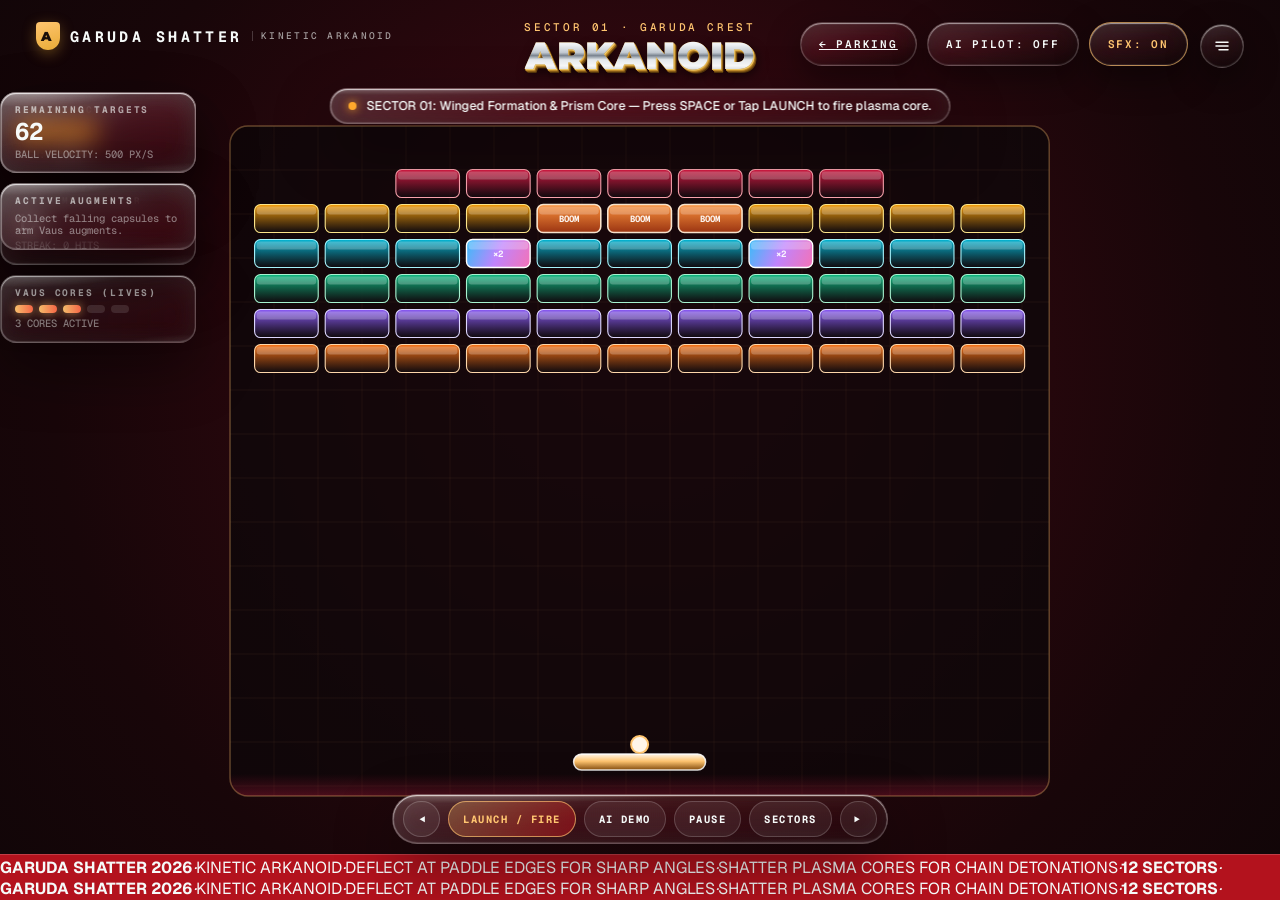
==== arkanoid.html @ 28b8e176 "feat: add modern Arkanoid page, admin password gate on analytics, and remove PHP files for Vercel" ====
<!DOCTYPE html>
<html lang="en">
<head>
  <meta charset="UTF-8" />
  <meta name="viewport" content="width=device-width, initial-scale=1.0, maximum-scale=1.0, user-scalable=no" />
  <title>Arkanoid: Garuda Shatter 2026 — Kinetic Brick Breaker</title>
  <link rel="preconnect" href="https://fonts.googleapis.com" />
  <link rel="preconnect" href="https://fonts.gstatic.com" crossorigin />
  <link href="https://fonts.googleapis.com/css2?family=Barlow+Condensed:wght@600;700&family=Geist+Mono:wght@400;500;600;700&family=Geist:ital,wght@0,400;0,500;0,600;0,700;0,800;1,500;1,600&family=Lexend+Giga:wght@600&family=Montserrat:wght@900&display=swap" rel="stylesheet" />
  <link rel="stylesheet" href="./styles.css" />
  <style>
    /* ==========================================================================
       ARKANOID: GARUDA SHATTER 2026 — SPATIAL HUD & KINETIC ARENA STYLES
       ========================================================================== */
    #arkCanvas {
      width: 100%;
      height: 100%;
      display: block;
      touch-action: none;
    }

    .ark-hud-side {
      position: fixed;
      top: calc(92px * var(--ui));
      z-index: 22;
      display: flex;
      flex-direction: column;
      gap: 10px;
      width: calc(196px * var(--ui));
      pointer-events: none;
    }

    .ark-hud-side.left {
      left: var(--pad);
    }

    .ark-hud-side.right {
      right: var(--pad);
    }

    .ark-stat-card {
      padding: 12px 14px;
      border-radius: 16px;
      display: flex;
      flex-direction: column;
      gap: 4px;
    }

    .ark-stat-k {
      font: 700 9.5px/1 "Geist Mono", monospace;
      letter-spacing: 0.2em;
      color: var(--dim);
      text-transform: uppercase;
    }

    .ark-stat-v {
      font: 700 24px/1.05 "Geist Mono", monospace;
      color: var(--ink);
      font-variant-numeric: tabular-nums;
      letter-spacing: -0.02em;
    }

    .ark-stat-v.gold {
      color: var(--gold-bright);
    }

    .ark-stat-sub {
      font: 500 10.5px/1.2 "Geist Mono", monospace;
      color: var(--muted);
      font-variant-numeric: tabular-nums;
    }

    .ark-lives-row {
      display: flex;
      gap: 6px;
      margin-top: 4px;
      flex-wrap: wrap;
    }

    .ark-life-pip {
      width: 18px;
      height: 8px;
      border-radius: 999px;
      background: linear-gradient(90deg, #ffc570, #ff6b4a);
      box-shadow: 0 0 10px rgba(255, 197, 112, 0.65);
    }

    .ark-life-pip.lost {
      background: rgba(255, 255, 255, 0.12);
      box-shadow: none;
    }

    .ark-power-list {
      display: flex;
      flex-direction: column;
      gap: 6px;
      margin-top: 2px;
    }

    .ark-power-pill {
      display: flex;
      flex-direction: column;
      gap: 4px;
      padding: 6px 8px;
      border-radius: 10px;
      background: rgba(255, 255, 255, 0.06);
      border: 1px solid rgba(255, 255, 255, 0.14);
      font: 600 10px/1 "Geist Mono", monospace;
      letter-spacing: 0.1em;
    }

    .ark-power-top {
      display: flex;
      justify-content: space-between;
      align-items: center;
    }

    .ark-power-bar {
      height: 3px;
      border-radius: 999px;
      background: rgba(255, 255, 255, 0.12);
      overflow: hidden;
    }

    .ark-power-bar > i {
      display: block;
      height: 100%;
      width: var(--pct, 100%);
      background: var(--pw-color, #ffc570);
      transition: width 0.1s linear;
    }

    /* Mobile compact top stats strip */
    .ark-mobile-bar {
      display: none;
      position: fixed;
      top: 56px;
      left: 8px;
      right: 8px;
      z-index: 22;
      padding: 6px 12px;
      border-radius: 12px;
      justify-content: space-between;
      align-items: center;
      font: 700 11px/1 "Geist Mono", monospace;
      font-variant-numeric: tabular-nums;
      pointer-events: none;
    }

    .ark-mobile-item {
      display: flex;
      flex-direction: column;
      gap: 2px;
    }

    .ark-mobile-item small {
      font-size: 8.5px;
      letter-spacing: 0.14em;
      color: var(--dim);
    }

    .ark-mobile-item strong {
      color: var(--gold-bright);
      font-size: 13px;
    }

    /* Bottom Arkanoid action bar */
    .ark-controls-bar {
      position: fixed;
      bottom: calc(56px * var(--ui));
      left: 50%;
      transform: translateX(-50%);
      z-index: 25;
      display: flex;
      align-items: center;
      gap: 8px;
      padding: 6px 10px;
      border-radius: 999px;
    }

    .ark-act-btn {
      height: 36px;
      padding: 0 14px;
      border-radius: 999px;
      border: 1px solid rgba(255, 255, 255, 0.18);
      background: rgba(255, 255, 255, 0.07);
      color: var(--ink);
      font: 700 10.5px/1 "Geist Mono", monospace;
      letter-spacing: 0.14em;
      cursor: pointer;
      transition: transform 0.18s var(--ease), background 0.18s, border-color 0.18s, color 0.18s;
      white-space: nowrap;
    }

    .ark-act-btn:hover {
      background: rgba(255, 255, 255, 0.15);
      border-color: rgba(255, 197, 112, 0.55);
    }

    .ark-act-btn.primary {
      background: linear-gradient(135deg, rgba(255, 197, 112, 0.28), rgba(179, 18, 29, 0.55));
      border-color: rgba(255, 197, 112, 0.65);
      color: var(--gold-bright);
    }

    .ark-act-btn.active {
      background: rgba(74, 222, 128, 0.22);
      border-color: rgba(74, 222, 128, 0.7);
      color: #4ade80;
    }

    /* Stage Select Banner Overlay inside Arena */
    .ark-overlay-banner {
      position: fixed;
      top: 50%;
      left: 50%;
      transform: translate(-50%, -50%) scale(0.95);
      z-index: 28;
      padding: 24px 32px;
      border-radius: 22px;
      text-align: center;
      min-width: 300px;
      max-width: min(90vw, 440px);
      opacity: 0;
      pointer-events: none;
      transition: opacity 0.28s var(--ease), transform 0.28s var(--spring);
    }

    .ark-overlay-banner.show {
      opacity: 1;
      pointer-events: auto;
      transform: translate(-50%, -50%) scale(1);
    }

    .ark-overlay-kicker {
      font: 700 10.5px/1 "Geist Mono", monospace;
      letter-spacing: 0.24em;
      color: var(--gold-bright);
      margin: 0 0 8px;
    }

    .ark-overlay-title {
      font: 800 28px/1.1 "Geist", sans-serif;
      letter-spacing: -0.03em;
      margin: 0 0 8px;
      color: var(--ink);
    }

    .ark-overlay-sub {
      font: 400 13px/1.45 "Geist", sans-serif;
      color: var(--muted);
      margin: 0 0 18px;
    }

    .ark-overlay-actions {
      display: flex;
      gap: 10px;
      justify-content: center;
      flex-wrap: wrap;
    }

    @media (max-width: 900px) {
      .ark-hud-side {
        display: none;
      }
      .ark-mobile-bar {
        display: flex;
      }
      .coach-cue {
        top: 102px !important;
      }
      .ark-controls-bar {
        bottom: 10px;
        gap: 4px;
        padding: 5px 6px;
        max-width: calc(100vw - 12px);
      }
      .ark-act-btn {
        height: 32px;
        padding: 0 8px;
        font-size: 9px;
        letter-spacing: 0.08em;
      }
    }
  </style>
</head>
<body data-glass="liquid" class="in-place">

  <!-- ====================================================================
       1. FULL-VIEWPORT KINETIC ARKANOID CANVAS (#app)
       ==================================================================== -->
  <main id="app" aria-label="Arkanoid: Garuda Shatter 2026 Arena">
    <canvas id="arkCanvas"></canvas>
  </main>

  <!-- ====================================================================
       2. TOP PERIMETER HUD HEADER (header.top)
       ==================================================================== -->
  <header class="top">
    <a class="logo" href="./index.html" title="Return to Parking Academy">
      <span class="logo-shield" aria-hidden="true">A</span>
      <span>GARUDA SHATTER</span>
      <small>KINETIC ARKANOID</small>
    </a>

    <div class="brand">
      <p class="brand-kicker" id="arkSectorKicker">SECTOR 01 · GARUDA CREST</p>
      <div class="champs" aria-label="ARKANOID">
        <span class="ch-gold" aria-hidden="true">ARKANOID</span>
        <span class="ch-face">ARKANOID</span>
      </div>
    </div>

    <div class="nav right">
      <a href="./index.html" class="gl-btn" title="Switch to Precision Parking Academy">
        <span>← PARKING</span>
      </a>

      <button type="button" id="aiBtn" class="gl-btn" aria-pressed="false" title="Toggle AI Auto-Pilot Demo">
        <span>AI PILOT: OFF</span>
      </button>

      <button type="button" id="sfxBtn" class="gl-btn active" aria-pressed="true" title="Toggle Synth Audio">
        <span>SFX: ON</span>
      </button>
    </div>
  </header>

  <!-- Mobile Compact Telemetry Strip -->
  <div class="ark-mobile-bar glass-panel" aria-hidden="true">
    <div class="ark-mobile-item"><small>SCORE</small><strong id="mScore">000000</strong></div>
    <div class="ark-mobile-item"><small>COMBO</small><strong id="mCombo">1×</strong></div>
    <div class="ark-mobile-item"><small>BRICKS</small><strong id="mBricks">0</strong></div>
    <div class="ark-mobile-item"><small>CORES</small><strong id="mLives">3</strong></div>
  </div>

  <!-- Live Tactical Status Pill -->
  <div id="coachCue" class="coach-cue glass-panel" role="status" aria-live="polite">
    <span class="cue-dot"></span>
    <span id="arkCueText">Move Vaus paddle with Mouse / Touch / A·D and press SPACE or Tap LAUNCH to release the plasma core.</span>
  </div>

  <!-- ====================================================================
       3. TOP-RIGHT MENU TRIGGER & CLIP-PATH MORPH DRAWER
       ==================================================================== -->
  <button type="button" id="menuBtn" class="rn-round" aria-label="Toggle menu" aria-expanded="false" aria-controls="mainMenu">
    <svg class="mn-i mn-open" width="18" height="18" viewBox="0 0 24 24" fill="none" stroke="currentColor" stroke-width="2" stroke-linecap="round" aria-hidden="true">
      <line x1="4" y1="7" x2="20" y2="7"></line>
      <line x1="4" y1="12" x2="20" y2="12"></line>
      <line x1="8" y1="17" x2="20" y2="17"></line>
    </svg>
    <svg class="mn-i mn-shut" width="18" height="18" viewBox="0 0 24 24" fill="none" stroke="currentColor" stroke-width="2" stroke-linecap="round" aria-hidden="true">
      <line x1="6" y1="6" x2="18" y2="18"></line>
      <line x1="18" y1="6" x2="6" y2="18"></line>
    </svg>
  </button>

  <nav id="mainMenu" class="mn-panel espresso-card" aria-label="Arkanoid Menu">
    <p class="mn-k" style="--i:0">GARUDA SHATTER · ARKANOID 2026</p>
    <div class="mn-list">
      <button type="button" class="mn-go" style="--i:1" commandfor="arkStagesModal" command="show-modal">
        <span class="mn-num">01</span>
        <span class="mn-t">All 12 Kinetic Sectors</span>
      </button>
      <button type="button" class="mn-go" style="--i:2" commandfor="arkManualModal" command="show-modal">
        <span class="mn-num">02</span>
        <span class="mn-t">Power-Ups &amp; Vaus Physics</span>
      </button>
      <button type="button" class="mn-go" style="--i:3" id="menuRestartSectorBtn">
        <span class="mn-num">03</span>
        <span class="mn-t">Restart Current Sector</span>
      </button>
      <button type="button" class="mn-go" style="--i:4" id="menuAnalyticsBtn" commandfor="analyticsModal" command="show-modal">
        <span class="mn-num">04</span>
        <span class="mn-t">Admin Analytics (Locked)</span>
      </button>
      <a href="./index.html" class="mn-go" style="--i:5;text-decoration:none">
        <span class="mn-num">05</span>
        <span class="mn-t">Precision Parking Academy</span>
      </a>
      <a href="./bcrypt.html" class="mn-go" style="--i:6;text-decoration:none">
        <span class="mn-num">06</span>
        <span class="mn-t">Bcrypt Hash Generator</span>
      </a>
    </div>

    <div class="mn-rule" style="--i:5"></div>
    <p class="mn-k" style="--i:6">CONTROLS &amp; AMBIENCE</p>
    <p class="mn-controls-hint" style="--i:7">
      <b>MOUSE / TOUCH</b> Slide Vaus Paddle<br/>
      <b>A D / ← →</b> Deflect &nbsp;·&nbsp; <b>SPACE / CLICK</b> Launch &amp; Laser
    </p>
    <div class="mn-actions" style="--i:8">
      <button type="button" class="mn-chip" id="menuAmbBtn">DAY / NIGHT ARENA</button>
      <button type="button" class="mn-chip" id="menuAiBtn">TOGGLE AI PILOT</button>
    </div>
  </nav>

  <!-- ====================================================================
       4. LEFT & RIGHT FLOATING TELEMETRY CARDS
       ==================================================================== -->
  <aside class="ark-hud-side left" aria-label="Score and Multiplier Telemetry">
    <div class="ark-stat-card glass-panel">
      <span class="ark-stat-k">MISSION SCORE</span>
      <strong class="ark-stat-v gold" id="hudScore">000,000</strong>
      <span class="ark-stat-sub">HIGH: <b id="hudHighScore">000,000</b></span>
    </div>

    <div class="ark-stat-card glass-panel">
      <span class="ark-stat-k">COMBO MULTIPLIER</span>
      <strong class="ark-stat-v" id="hudMultiplier">1×</strong>
      <span class="ark-stat-sub" id="hudStreakText">STREAK: 0 HITS</span>
    </div>

    <div class="ark-stat-card glass-panel">
      <span class="ark-stat-k">VAUS CORES (LIVES)</span>
      <div class="ark-lives-row" id="hudLivesRow"></div>
      <span class="ark-stat-sub" id="hudLivesText">3 CORES ACTIVE</span>
    </div>
  </aside>

  <aside class="ark-hud-side right" aria-label="Sector and Power-Up Telemetry">
    <div class="ark-stat-card glass-panel">
      <span class="ark-stat-k">REMAINING TARGETS</span>
      <strong class="ark-stat-v" id="hudBricksLeft">00</strong>
      <span class="ark-stat-sub" id="hudSpeedText">BALL VELOCITY: 520 PX/S</span>
    </div>

    <div class="ark-stat-card glass-panel">
      <span class="ark-stat-k">ACTIVE AUGMENTS</span>
      <div class="ark-power-list" id="hudPowerList">
        <span class="ark-stat-sub">Collect falling capsules to arm Vaus augments.</span>
      </div>
    </div>
  </aside>

  <!-- ====================================================================
       5. CENTER STAGE CLEAR / GAME OVER OVERLAY BANNER
       ==================================================================== -->
  <div id="arkBanner" class="ark-overlay-banner espresso-card" role="dialog" aria-live="assertive" aria-labelledby="arkBannerTitle">
    <p class="ark-overlay-kicker" id="arkBannerKicker">SECTOR CLEARED</p>
    <h2 class="ark-overlay-title" id="arkBannerTitle">GARUDA CREST SHATTERED</h2>
    <p class="ark-overlay-sub" id="arkBannerSub">Score Bonus +1,500 · Ready for next kinetic sector.</p>
    <div class="ark-overlay-actions">
      <button type="button" class="sh-cta" id="arkBannerPrimaryBtn" style="padding:0 22px;min-height:42px">NEXT SECTOR →</button>
      <button type="button" class="mn-chip" id="arkBannerSecondaryBtn" style="min-height:42px;padding:0 16px">REPLAY SECTOR</button>
    </div>
  </div>

  <!-- ====================================================================
       6. BOTTOM ACTION DOCK & BROADCAST MARQUEE
       ==================================================================== -->
  <div class="ark-controls-bar glass-panel" role="toolbar" aria-label="Arkanoid Action Controls">
    <button type="button" class="ark-act-btn" id="btnPrevSector" title="Previous Sector">◀</button>
    <button type="button" class="ark-act-btn primary" id="btnLaunchBall">LAUNCH / FIRE</button>
    <button type="button" class="ark-act-btn" id="btnAiQuick">AI DEMO</button>
    <button type="button" class="ark-act-btn" id="btnPauseGame">PAUSE</button>
    <button type="button" class="ark-act-btn" commandfor="arkStagesModal" command="show-modal">SECTORS</button>
    <button type="button" class="ark-act-btn" id="btnNextSector" title="Next Sector">▶</button>
  </div>

  <footer class="marquee" aria-hidden="true">
    <div class="mq-track">
      <span><b>GARUDA SHATTER 2026</b><i>·</i>KINETIC ARKANOID<i>·</i>DEFLECT AT PADDLE EDGES FOR SHARP ANGLES<i>·</i>SHATTER PLASMA CORES FOR CHAIN DETONATIONS<i>·</i><b>12 SECTORS</b><i>·</i></span>
      <span><b>GARUDA SHATTER 2026</b><i>·</i>KINETIC ARKANOID<i>·</i>DEFLECT AT PADDLE EDGES FOR SHARP ANGLES<i>·</i>SHATTER PLASMA CORES FOR CHAIN DETONATIONS<i>·</i><b>12 SECTORS</b><i>·</i></span>
    </div>
  </footer>

  <!-- ====================================================================
       7. SECTOR BROWSER MODAL (<dialog id="arkStagesModal">)
       ==================================================================== -->
  <dialog id="arkStagesModal" class="garuda-modal" closedby="any" aria-labelledby="arkStagesTitle">
    <div class="gal-panel glass-panel">
      <div class="gal-head">
        <div>
          <p class="mn-k" style="color:var(--gold-bright);margin-bottom:4px">12 KINETIC FORMATIONS · CAMPAIGN SELECTOR</p>
          <h2 id="arkStagesTitle" class="gal-title">Arkanoid Sectors</h2>
        </div>
        <div class="gal-controls">
          <button type="button" class="rn-round" commandfor="arkStagesModal" command="close" aria-label="Close sector browser">✕</button>
        </div>
      </div>
      <div class="gal-grid" id="arkStagesGrid"></div>
    </div>
  </dialog>

  <!-- ====================================================================
       8. POWER-UPS & PHYSICS MANUAL MODAL (<dialog id="arkManualModal">)
       ==================================================================== -->
  <dialog id="arkManualModal" class="garuda-modal" closedby="any" aria-labelledby="arkManualTitle">
    <div class="gal-panel glass-panel" style="max-width:760px">
      <div class="gal-head">
        <div>
          <p class="mn-k" style="color:var(--gold-bright);margin-bottom:4px">TACTICAL DOSSIER · VAUS MECHANICS</p>
          <h2 id="arkManualTitle" class="gal-title">Power-Ups &amp; Deflection Physics</h2>
        </div>
        <div class="gal-controls">
          <button type="button" class="rn-round" commandfor="arkManualModal" command="close" aria-label="Close manual">✕</button>
        </div>
      </div>
      <div class="an-body-split" style="grid-template-columns:repeat(auto-fit,minmax(260px,1fr))">
        <div class="an-card">
          <p class="mn-k" style="color:var(--gold-bright);margin:0 0 10px">AUGMENT CAPSULES</p>
          <div class="an-feed">
            <div class="an-event"><span><b style="color:#38bdf8">[WIDE] EXPAND VAUS</b> — Widens the paddle by 45% for easier edge deflections.</span></div>
            <div class="an-event"><span><b style="color:#ffc570">[MULTI] TRI-BALL SPLIT</b> — Clones every active plasma ball into 3 simultaneous orbs.</span></div>
            <div class="an-event"><span><b style="color:#ff5a6e">[LASER] PULSE CANNONS</b> — Arms twin rapid-fire plasma blasters on the Vaus wings.</span></div>
            <div class="an-event"><span><b style="color:#fb923c">[FIRE] COMET OVERDRIVE</b> — Balls burn straight through bricks without bouncing off them.</span></div>
            <div class="an-event"><span><b style="color:#c084fc">[MAGNET] GRAV-LOCK</b> — Catches the ball on paddle contact; press SPACE or Tap to aim &amp; fire.</span></div>
            <div class="an-event"><span><b style="color:#4ade80">[LIFE] +1 VAUS CORE</b> — Restores an extra reserve life (up to 5 cores).</span></div>
          </div>
        </div>
        <div class="an-card">
          <p class="mn-k" style="color:var(--gold-bright);margin:0 0 10px">BRICK CLASSES &amp; COMBOS</p>
          <div class="an-feed">
            <div class="an-event"><span><b>SPECULAR GLASS (1 HP)</b> — Standard kinetic targets; builds your combo streak on every hit.</span></div>
            <div class="an-event"><span><b>TITANIUM ARMOR (2–3 HP)</b> — Heavy metallic plates that fracture before shattering (+250 pts).</span></div>
            <div class="an-event"><span><b>PLASMA CORE (BOOM)</b> — Detonates in a shockwave ring, destroying all adjacent bricks!</span></div>
            <div class="an-event"><span><b>PRISM CRYSTAL (×2)</b> — Boosts your score multiplier by +2× and guarantees a capsule drop.</span></div>
            <div class="an-event"><span><b>GOLD DEFLECTOR (∞)</b> — Indestructible pinball bumpers that accelerate ball velocity.</span></div>
          </div>
        </div>
      </div>
    </div>
  </dialog>

  <!-- ====================================================================
       9. VISITOR & GAMEPLAY ANALYTICS MODAL (ADMIN PASSWORD PROTECTED)
       ==================================================================== -->
  <dialog id="analyticsModal" class="garuda-modal" closedby="any" aria-labelledby="analyticsTitle">
    <div class="gal-panel glass-panel an-panel">
      <div class="gal-head">
        <div>
          <p class="mn-k" style="color:var(--gold-bright);margin-bottom:4px" id="anSourceTag">ADMIN TELEMETRY &amp; VISITOR INSIGHTS</p>
          <h2 id="analyticsTitle" class="gal-title">Player &amp; Visitor Analytics</h2>
        </div>
        <div class="gal-controls">
          <button type="button" class="mn-chip" id="btnExportAnalytics" hidden>EXPORT JSON</button>
          <button type="button" class="mn-chip" id="btnLockAnalytics" hidden>LOCK ADMIN</button>
          <button type="button" class="rn-round" commandfor="analyticsModal" command="close" aria-label="Close analytics">✕</button>
        </div>
      </div>

      <div id="anAuthGate" class="an-auth-gate">
        <div class="an-auth-card espresso-card">
          <p class="mn-k" style="color:var(--gold-bright);margin:0 0 6px">RESTRICTED TELEMETRY VAULT</p>
          <h3 class="an-auth-title">Admin Authentication Required</h3>
          <p class="an-auth-sub">Enter the administrator access password to unlock visitor metrics and gameplay logs.</p>

          <form id="anAuthForm" class="an-auth-form" novalidate>
            <div class="an-field-group">
              <label for="anAdminPassword" class="an-label">ADMIN PASSWORD</label>
              <div class="an-pw-row">
                <input
                  id="anAdminPassword"
                  name="password"
                  type="password"
                  class="gal-search an-pw-input"
                  autocomplete="current-password"
                  placeholder="Enter admin password…"
                  aria-describedby="anAuthError"
                  required
                />
                <button
                  type="button"
                  id="anTogglePwBtn"
                  class="mn-chip an-pw-toggle"
                  aria-pressed="false"
                  aria-label="Show password"
                  aria-describedby="anPwWarn"
                >SHOW</button>
                <span id="anPwWarn" class="visually-hidden">Warning: this will display your password on the screen.</span>
              </div>
            </div>
            <p id="anAuthError" class="an-auth-err" role="status" aria-live="polite"></p>
            <button type="submit" class="sh-cta an-unlock-btn" id="anUnlockBtn">UNLOCK ANALYTICS</button>
          </form>
        </div>
      </div>

      <div id="anDashboardContent" class="an-dashboard-content" hidden inert>
        <div class="an-grid-kpis">
          <div class="an-kpi"><span class="an-k">TOTAL VISITS</span><strong id="anVisits">1</strong></div>
          <div class="an-kpi"><span class="an-k">UNIQUE PLAYERS</span><strong id="anVisitors">1</strong></div>
          <div class="an-kpi"><span class="an-k">PLAY TIME</span><strong id="anPlayTime">0m 0s</strong></div>
          <div class="an-kpi"><span class="an-k">PARKING CLEARS</span><strong id="anClears">0</strong></div>
          <div class="an-kpi"><span class="an-k">ARKANOID RUNS</span><strong id="anArkRuns">0</strong></div>
          <div class="an-kpi"><span class="an-k">ARKANOID BEST</span><strong id="anArkBest">0</strong></div>
          <div class="an-kpi"><span class="an-k">DEMOS WATCHED</span><strong id="anDemos">0</strong></div>
          <div class="an-kpi"><span class="an-k">AVG PRECISION</span><strong id="anAvgScore">—</strong></div>
        </div>

        <div class="an-body-split">
          <div class="an-card">
            <p class="mn-k" style="color:var(--gold-bright);margin:0 0 10px">STAGE BREAKDOWN (MOST PLAYED)</p>
            <div class="an-table-wrap">
              <table class="an-table">
                <thead>
                  <tr>
                    <th>STAGE</th>
                    <th>SCENARIO</th>
                    <th>TRIES</th>
                    <th>CLEARS</th>
                    <th>BUMPS</th>
                    <th>BEST</th>
                  </tr>
                </thead>
                <tbody id="anStageTableBody"></tbody>
              </table>
            </div>
          </div>
          <div class="an-card">
            <p class="mn-k" style="color:var(--gold-bright);margin:0 0 10px">RECENT PLAYER ACTIVITY</p>
            <div class="an-feed" id="anEventLog"></div>
          </div>
        </div>
      </div>
    </div>
  </dialog>

  <script type="module" src="./arkanoid.js"></script>
</body>
</html>
---- styles.css ----
/* ==========================================================================
   GARUDA 2026: PRECISION PARKING & REVERSE ACADEMY
   Styled with the `garuda-locker-design` Skill (Liquid Glass + Swiss Dossier)
   ========================================================================== */

:root {
  --ui: 1;
  --mn-top: 24px;

  --bg-canvas: #0a0807;
  --ink: #f6faf9;
  --dim: rgba(246, 250, 249, 0.62);
  --muted: rgba(246, 250, 249, 0.45);
  --night: #0c0c20;

  --red: #b3121d;
  --kit: #ee2f3b;
  --gold: #e8ab36;
  --gold-bright: #ffc570;
  --signal: #ffa92c;
  --coral-alert: #ff7a59;
  --night-blue: #dfe6ff;
  --ok-green: #4ade80;

  --pen: #f6faf9;
  --paper: #0c0c20;
  --grey: rgba(246, 250, 249, 0.76);
  --rule: rgba(246, 250, 249, 0.16);
  --frame-border: rgba(246, 250, 249, 0.42);

  --ease: cubic-bezier(0.2, 0.7, 0.2, 1);
  --ease-panel: cubic-bezier(0.2, 0.8, 0.2, 1);
  --ease-spring: cubic-bezier(0.3, 1.35, 0.45, 1);
  --ease-spring-snappy: cubic-bezier(0.3, 1.4, 0.5, 1);

  color-scheme: dark;
}

*, *::before, *::after {
  box-sizing: border-box;
}

html, body {
  margin: 0;
  width: 100%;
  height: 100%;
  overflow: hidden;
  background: var(--bg-canvas);
  color: var(--ink);
  font-family: "Geist", -apple-system, BlinkMacSystemFont, "Segoe UI", sans-serif;
  touch-action: manipulation;
  -webkit-font-smoothing: antialiased;
  user-select: none;
}

button {
  font: inherit;
  color: inherit;
}

/* ==========================================================================
   1. FULL-VIEWPORT DRIVING CANVAS (#app)
   ========================================================================== */

main#app {
  position: fixed;
  inset: 0;
  z-index: 0;
}

#gameCanvas {
  display: block;
  width: 100%;
  height: 100%;
}

/* ==========================================================================
   2. LIQUID GLASS, ESPRESSO & GOLD CTA SURFACES
   ========================================================================== */

.glass-panel {
  position: relative;
  background: linear-gradient(
    165deg,
    rgba(255, 255, 255, 0.17),
    rgba(255, 255, 255, 0.06) 38%,
    rgba(20, 14, 16, 0.28)
  );
  backdrop-filter: blur(12px) saturate(190%) brightness(0.92);
  -webkit-backdrop-filter: blur(12px) saturate(190%) brightness(0.92);
  border: 1px solid rgba(255, 255, 255, 0.24);
  box-shadow:
    rgba(0, 0, 0, 0.42) 0px 24px 60px,
    rgba(255, 255, 255, 0.70) 0px 1px 1px inset,
    rgba(255, 255, 255, 0.14) 0px -1px 1px inset,
    rgba(255, 255, 255, 0.22) 1px 0px 1px inset,
    rgba(255, 255, 255, 0.07) 0px 0px 28px inset;
}

body.amb-on .glass-panel {
  backdrop-filter: blur(12px) saturate(112%) brightness(0.66);
  -webkit-backdrop-filter: blur(12px) saturate(112%) brightness(0.66);
}

.glass-panel::before {
  content: "";
  position: absolute;
  inset: 0;
  border-radius: inherit;
  pointer-events: none;
  background:
    radial-gradient(120% 55% at 12% -8%, rgba(255, 255, 255, 0.32), rgba(255, 255, 255, 0) 46%),
    radial-gradient(80% 40% at 100% 108%, rgba(255, 255, 255, 0.12), rgba(255, 255, 255, 0) 50%);
  mix-blend-mode: screen;
}

.rn-seg,
.rn-round,
.gl-btn {
  border: 1px solid rgba(255, 255, 255, 0.20);
  background: linear-gradient(
    165deg,
    rgba(255, 255, 255, 0.15),
    rgba(255, 255, 255, 0.05) 45%,
    rgba(12, 8, 8, 0.55)
  );
  backdrop-filter: blur(12px) saturate(180%);
  -webkit-backdrop-filter: blur(12px) saturate(180%);
  box-shadow:
    rgba(0, 0, 0, 0.40) 0px 12px 34px,
    rgba(255, 255, 255, 0.55) 0px 1px 1px inset,
    rgba(255, 255, 255, 0.10) 0px -1px 1px inset;
  color: var(--ink);
}

.rn-round {
  width: 44px;
  height: 44px;
  border-radius: 50%;
  display: inline-grid;
  place-items: center;
  padding: 0;
  cursor: pointer;
  transition: transform 0.25s var(--ease), border-color 0.25s var(--ease), color 0.25s var(--ease);
}

.rn-round:hover {
  border-color: rgba(255, 197, 112, 0.55);
  transform: translateY(-1px);
}

.rn-thumb,
.ws-thumb {
  position: absolute;
  top: 4px;
  bottom: 4px;
  left: 0;
  border-radius: 999px;
  pointer-events: none;
  background: linear-gradient(
    160deg,
    rgba(255, 255, 255, 0.34),
    rgba(255, 255, 255, 0.12) 50%,
    rgba(255, 255, 255, 0.06)
  );
  box-shadow:
    rgba(0, 0, 0, 0.32) 0px 6px 16px,
    rgba(255, 255, 255, 0.85) 0px 1px 1px inset,
    rgba(255, 255, 255, 0.20) 0px -1px 1px inset,
    rgba(255, 197, 112, 0.28) 0px 0px 0px 1px;
  transition:
    transform 0.5s var(--ease-spring),
    width 0.5s var(--ease-spring);
}

.rn-thumb::after,
.ws-thumb::after {
  content: "";
  position: absolute;
  bottom: 2px;
  left: 50%;
  transform: translateX(-50%);
  width: 14px;
  height: 2px;
  border-radius: 2px;
  background: var(--signal);
  box-shadow: rgba(255, 169, 44, 0.8) 0px 0px 8px;
}

.espresso-card {
  border: 1px solid rgba(255, 255, 255, 0.16);
  background: linear-gradient(
    165deg,
    rgba(58, 26, 24, 0.94),
    rgba(20, 12, 12, 0.96) 55%,
    rgba(12, 9, 9, 0.97)
  );
  box-shadow:
    rgba(0, 0, 0, 0.60) 0px 30px 80px,
    rgba(255, 255, 255, 0.28) 0px 1px 1px inset;
}

.btn-gold {
  display: inline-flex;
  align-items: center;
  justify-content: center;
  gap: 8px;
  height: 40px;
  padding: 0 18px;
  border-radius: 999px;
  font: 600 10.5px/1 "Geist Mono", monospace;
  letter-spacing: 0.16em;
  text-transform: uppercase;
  color: rgb(26, 15, 10);
  border: 1px solid rgba(255, 214, 150, 0.90);
  background: linear-gradient(
    170deg,
    rgb(255, 217, 154),
    rgb(255, 197, 112) 45%,
    rgb(232, 171, 54)
  );
  box-shadow: rgba(232, 171, 54, 0.30) 0px 6px 18px;
  cursor: pointer;
  transition: transform 0.25s var(--ease), box-shadow 0.25s var(--ease);
}

.btn-gold:hover {
  transform: translateY(-1px);
  box-shadow: rgba(232, 171, 54, 0.48) 0px 10px 24px;
}

/* ==========================================================================
   3. TOP HEADER, 3D WORDMARK & COACH CUE PILL
   ========================================================================== */

header.top {
  position: fixed;
  inset: 0 0 auto;
  z-index: 3;
  display: grid;
  grid-template-columns: 1fr auto 1fr;
  align-items: start;
  padding: calc(22px * var(--ui)) calc(36px * var(--ui)) 0;
  pointer-events: none;
}

header.top > * {
  pointer-events: auto;
}

.logo {
  display: inline-flex;
  align-items: center;
  gap: 10px;
  text-decoration: none;
  color: var(--ink);
  font: 700 calc(15px * var(--ui))/1 "Geist Mono", monospace;
  letter-spacing: 0.22em;
  text-transform: uppercase;
}

.logo-shield {
  width: calc(24px * var(--ui));
  height: calc(28px * var(--ui));
  border-radius: 4px 4px 12px 12px;
  background: linear-gradient(160deg, var(--gold-bright), var(--gold));
  color: #1a0f0a;
  display: grid;
  place-items: center;
  font: 900 calc(13px * var(--ui))/1 "Montserrat", sans-serif;
  box-shadow: 0 4px 14px rgba(232, 171, 54, 0.35);
}

.logo small {
  font-weight: 500;
  font-size: 9.5px;
  letter-spacing: 0.24em;
  color: var(--dim);
  padding-left: 8px;
  border-left: 1px solid rgba(255, 255, 255, 0.2);
}

.brand {
  display: flex;
  flex-direction: column;
  align-items: center;
  text-align: center;
  gap: 4px;
}

.brand-kicker {
  margin: 0;
  font: 500 calc(11px * var(--ui))/1 "Geist Mono", monospace;
  letter-spacing: 0.24em;
  text-transform: uppercase;
  color: var(--gold-bright);
}

.champs {
  display: inline-grid;
  font: 900 calc(38px * var(--ui))/1 "Montserrat", "Archivo Black", Impact, sans-serif;
  letter-spacing: 0.015em;
  text-transform: uppercase;
}

.champs > span {
  grid-area: 1 / 1;
}

.champs .ch-gold {
  color: rgb(176, 122, 34);
  text-shadow:
    rgb(243, 205, 106) 0.4px 0.5px 0px,
    rgb(224, 173, 69) 0.8px 1px 0px,
    rgb(197, 143, 44) 1.2px 1.5px 0px,
    rgb(168, 116, 30) 1.6px 2px 0px,
    rgb(138, 92, 22) 2px 2.5px 0px,
    rgb(109, 70, 16) 2.4px 3px 0px,
    rgb(84, 53, 12) 2.8px 3.5px 0px,
    rgba(0, 0, 0, 0.7) 3px 6px 12px;
}

.champs .ch-face {
  color: transparent;
  -webkit-text-fill-color: transparent;
  background:
    linear-gradient(104deg, transparent 42%, rgba(255, 255, 255, 0.95) 50%, transparent 58%) 160% 0px / 260% 100% no-repeat,
    linear-gradient(
      rgb(255, 255, 255),
      rgb(238, 241, 244) 20%,
      rgb(195, 202, 210) 41%,
      rgb(124, 134, 146) 49%,
      rgb(154, 163, 173) 52%,
      rgb(232, 236, 239) 60%,
      rgb(251, 252, 252) 76%,
      rgb(185, 193, 201)
    ) 0px 0px / 100% 100%;
  -webkit-background-clip: text;
  background-clip: text;
  animation: ch-shine 7s ease-in-out infinite;
}

@keyframes ch-shine {
  0%, 72% { background-position: 160% 0, 0 0; }
  100%    { background-position: -60% 0, 0 0; }
}

.nav.right {
  justify-self: end;
  margin-right: calc(56px * var(--ui));
  display: flex;
  align-items: center;
  gap: 10px;
}

.gl-btn {
  height: 44px;
  padding: 0 18px;
  border-radius: 999px;
  display: inline-flex;
  align-items: center;
  gap: 8px;
  font: 600 11px/1 "Geist Mono", monospace;
  letter-spacing: 0.16em;
  text-transform: uppercase;
  cursor: pointer;
  transition: transform 0.25s var(--ease), border-color 0.25s var(--ease), color 0.25s var(--ease);
}

.gl-btn:hover,
.gl-btn.active {
  border-color: rgba(255, 197, 112, 0.65);
  color: var(--gold-bright);
}

.wl-views {
  position: relative;
  display: inline-flex;
  align-items: center;
  height: 44px;
  padding: 4px;
  border-radius: 999px;
}

.rn-opt {
  position: relative;
  z-index: 1;
  height: 100%;
  padding: 0 15px;
  border: 0;
  background: transparent;
  border-radius: 999px;
  font: 600 11px/1 "Geist Mono", monospace;
  letter-spacing: 0.16em;
  text-transform: uppercase;
  color: var(--dim);
  cursor: pointer;
  transition: color 0.2s var(--ease);
}

.rn-opt.on {
  color: var(--ink);
}

/* Coach Cue Pill */
.coach-cue {
  position: fixed;
  top: calc(88px * var(--ui));
  left: 50%;
  transform: translateX(-50%);
  z-index: 3;
  height: 36px;
  padding: 0 18px;
  border-radius: 999px;
  display: inline-flex;
  align-items: center;
  gap: 10px;
  font: 500 12.5px/1 "Geist", sans-serif;
  white-space: nowrap;
  pointer-events: none;
  transition: opacity 0.3s var(--ease);
}

body.is-detail .coach-cue {
  opacity: 0;
}

.cue-dot {
  width: 8px;
  height: 8px;
  border-radius: 50%;
  background: var(--signal);
  box-shadow: 0 0 10px var(--signal);
  flex-shrink: 0;
}

.coach-cue.ok .cue-dot {
  background: var(--ok-green);
  box-shadow: 0 0 10px var(--ok-green);
}

.coach-cue.warn .cue-dot {
  background: var(--coral-alert);
  box-shadow: 0 0 10px var(--coral-alert);
}

/* Stage Passed Celebration Sign */
.pass-sign {
  position: fixed;
  top: calc(134px * var(--ui));
  left: 50%;
  transform: translateX(-50%) translateY(-10px) scale(0.92);
  z-index: 6;
  padding: 10px 22px;
  border-radius: 999px;
  border-color: rgba(74, 222, 128, 0.72);
  display: inline-flex;
  align-items: center;
  gap: 12px;
  opacity: 0;
  pointer-events: none;
  transition: opacity 0.35s var(--ease), transform 0.45s var(--ease-spring);
}

body.bay-passed .pass-sign {
  opacity: 1;
  transform: translateX(-50%) translateY(0) scale(1);
}

body.bay-passed .coach-cue {
  opacity: 0;
  pointer-events: none;
}

.pass-badge {
  padding: 4px 10px;
  border-radius: 999px;
  background: var(--ok-green);
  color: #062110;
  font: 800 10.5px/1 "Geist Mono", monospace;
  letter-spacing: 0.14em;
}

.pass-sign strong {
  font: 700 14px/1 "Geist", sans-serif;
  letter-spacing: -0.01em;
  color: var(--ink);
}

/* ==========================================================================
   4. MENU BUTTON (#menuBtn) & CLIP-PATH MORPH DRAWER (.mn-panel)
   ========================================================================== */

#menuBtn {
  position: fixed;
  top: var(--mn-top, 24px);
  right: calc(36px * var(--ui));
  z-index: 41;
}

#menuBtn .mn-i {
  position: absolute;
  transition: transform 0.42s var(--ease-spring-snappy), opacity 0.28s var(--ease);
}

#menuBtn .mn-shut {
  opacity: 0;
  transform: rotate(-90deg) scale(0.6);
}

body.menu-open #menuBtn .mn-open {
  opacity: 0;
  transform: rotate(90deg) scale(0.6);
}

body.menu-open #menuBtn .mn-shut {
  opacity: 1;
  transform: rotate(0deg) scale(1);
}

.mn-panel {
  position: fixed;
  top: calc(var(--mn-top, 24px) - 6px);
  right: calc(36px * var(--ui) - 6px);
  width: 360px;
  padding: 22px 22px 18px;
  border-radius: 26px;
  z-index: 40;
  clip-path: inset(0px 0px calc(100% - 52px) calc(100% - 52px) round 26px);
  opacity: 0;
  pointer-events: none;
  transition: clip-path 0.62s var(--ease-panel), opacity 0.35s var(--ease);
}

body.menu-open .mn-panel {
  clip-path: inset(0px round 26px);
  opacity: 1;
  pointer-events: auto;
}

.mn-panel [style*="--i"] {
  opacity: 0;
  transform: translateY(6px);
  transition: opacity 0.38s var(--ease), transform 0.38s var(--ease);
}

body.menu-open .mn-panel [style*="--i"] {
  opacity: 1;
  transform: translateY(0);
  transition-delay: calc(0.1s + var(--i) * 32ms);
}

.mn-k {
  margin: 0 0 10px;
  padding-right: 48px;
  font: 500 9.5px/1 "Geist Mono", monospace;
  letter-spacing: 0.26em;
  text-transform: uppercase;
  color: var(--muted);
}

.mn-list {
  display: grid;
  gap: 6px;
  margin-bottom: 14px;
}

.mn-go {
  display: flex;
  align-items: baseline;
  gap: 12px;
  width: 100%;
  padding: 6px 4px;
  border: 0;
  background: transparent;
  text-align: left;
  cursor: pointer;
  color: var(--ink);
  transition: color 0.2s var(--ease), transform 0.2s var(--ease);
}

.mn-go:hover {
  color: var(--gold-bright);
  transform: translateX(4px);
}

.mn-num {
  font: 600 11px/1 "Geist Mono", monospace;
  letter-spacing: 0.14em;
  color: var(--gold-bright);
  font-variant-numeric: tabular-nums;
}

.mn-t {
  font: 600 24px/1.08 "Geist", sans-serif;
  letter-spacing: -0.028em;
}

.mn-rule {
  height: 1px;
  background: rgba(246, 250, 249, 0.14);
  margin: 12px 0;
}

.mn-controls-hint {
  margin: 0 0 12px;
  font: 400 12px/1.6 "Geist Mono", monospace;
  color: var(--dim);
}

.mn-controls-hint b {
  color: var(--gold-bright);
}

.mn-actions {
  display: grid;
  grid-template-columns: 1fr 1fr;
  gap: 8px;
}

.mn-chip {
  height: 36px;
  border-radius: 10px;
  border: 1px solid rgba(255, 255, 255, 0.16);
  background: rgba(255, 255, 255, 0.05);
  font: 600 10px/1 "Geist Mono", monospace;
  letter-spacing: 0.14em;
  text-transform: uppercase;
  color: var(--ink);
  cursor: pointer;
  transition: border-color 0.2s var(--ease), background 0.2s var(--ease);
}

.mn-chip:hover {
  border-color: var(--gold-bright);
  background: rgba(255, 197, 112, 0.12);
}

/* ==========================================================================
   5. SWISS EDITORIAL TELEMETRY DOSSIER (aside#sheet)
   ========================================================================== */

aside#sheet {
  position: fixed;
  right: calc(36px * var(--ui));
  top: calc(96px * var(--ui));
  bottom: calc(64px * var(--ui));
  margin: auto 0;
  width: min(760px, calc(100vw - 72px));
  height: min(620px, calc(100vh - 170px));
  border-radius: 24px;
  padding: 12px 16px 14px;
  color: var(--pen);
  z-index: 4;
  display: flex;
  flex-direction: column;
  justify-content: space-between;
  opacity: 0;
  transform: translateX(48px) scale(0.98);
  pointer-events: none;
  transition: opacity 0.45s var(--ease), transform 0.52s var(--ease-panel);
}

body.is-detail aside#sheet {
  opacity: 1;
  transform: translateX(0) scale(1);
  pointer-events: auto;
}

.sh-run {
  display: flex;
  align-items: center;
  justify-content: space-between;
  margin-bottom: 6px;
  font: 500 11px/1 "Geist Mono", monospace;
  letter-spacing: 0.24em;
  text-transform: uppercase;
}

.sh-field em {
  font-style: normal;
  border: 1px solid var(--signal);
  color: var(--signal);
  border-radius: 999px;
  padding: 3px 7px;
  margin-left: 8px;
  font-size: 9.5px;
}

.sh-page {
  font-size: 12.5px;
  font-variant-numeric: tabular-nums;
  color: var(--grey);
}

.sh-page b {
  color: var(--pen);
}

.sh-frame {
  flex: 1;
  min-height: 0;
  border: 1.5px solid var(--frame-border);
  border-radius: 12px;
  display: flex;
  flex-direction: row;
  overflow: hidden;
}

.sh-col-a {
  flex: 0 0 46%;
  display: flex;
  flex-direction: column;
  justify-content: space-between;
}

.sh-col-b {
  flex: 1 1 0;
  border-left: 1.5px solid var(--frame-border);
  display: flex;
  flex-direction: column;
  justify-content: space-between;
  overflow-y: auto;
}

.sh-title {
  display: grid;
  grid-template-columns: auto minmax(0, 1fr);
  column-gap: 16px;
  padding: 14px 18px 12px;
  border-bottom: 1.5px solid var(--frame-border);
}

.sh-stamp {
  display: flex;
  flex-direction: column;
  align-items: center;
  min-width: 52px;
  gap: 8px;
}

.st-flag {
  width: 36px;
  height: 24px;
  border-radius: 3px;
  background: linear-gradient(#e0141f 50%, #f6faf9 50%);
  box-shadow: 0 0 0 1px rgba(255, 255, 255, 0.28);
}

.sh-stamp i {
  width: 100%;
  height: 1.5px;
  background: var(--frame-border);
}

.sh-stamp b {
  font: 800 38px/0.9 "Geist", sans-serif;
  letter-spacing: -0.03em;
  color: var(--gold-bright);
  font-variant-numeric: tabular-nums;
}

.sh-pos {
  margin: 0 0 4px;
  font: 600 10.5px/1 "Geist", sans-serif;
  letter-spacing: 0.30em;
  text-transform: uppercase;
  color: var(--grey);
}

.sh-h h2 {
  margin: 0 0 8px;
  font: 400 30px/1.05 "Geist", sans-serif;
  letter-spacing: -0.035em;
}

.sh-h h2 b {
  font-weight: 700;
}

.sh-rail {
  font: 600 10px/1 "Geist Mono", monospace;
  letter-spacing: 0.16em;
  text-transform: uppercase;
  color: var(--gold-bright);
}

.sh-facts {
  margin: 0;
  padding: 12px 18px;
  display: grid;
  gap: 9px;
}

.sh-facts > div {
  display: grid;
  grid-template-columns: auto minmax(16px, 1fr) auto;
  align-items: baseline;
  gap: 8px;
  font: 400 14.5px/1.3 "Geist", sans-serif;
}

.sh-facts dt {
  font: 500 10.5px/1 "Geist Mono", monospace;
  letter-spacing: 0.20em;
  text-transform: uppercase;
  color: var(--grey);
}

.sh-facts i {
  border-bottom: 1.5px dotted rgba(246, 250, 249, 0.30);
}

.sh-facts dd {
  margin: 0;
  text-align: right;
}

.sh-facts dd b {
  font-weight: 700;
  font-variant-numeric: tabular-nums;
}

.sh-fig {
  padding: 12px 18px;
  border-bottom: 1.5px solid var(--frame-border);
}

.sh-k {
  margin: 0 0 8px;
  font: 500 10.5px/1 "Geist Mono", monospace;
  letter-spacing: 0.20em;
  text-transform: uppercase;
}

.sh-k span {
  color: var(--signal);
  margin-right: 6px;
}

.fr-scale {
  margin-left: 86px;
  margin-bottom: 4px;
  display: flex;
  justify-content: space-between;
  font: 500 9.5px/1 "Geist Mono", monospace;
  color: var(--grey);
  font-variant-numeric: tabular-nums;
}

.fr-rows {
  display: grid;
  gap: 8px;
}

.fr {
  display: grid;
  grid-template-columns: 86px minmax(0, 1fr);
  align-items: center;
  gap: 8px;
}

.fr-meta b {
  display: block;
  font: 600 11px/1.1 "Geist Mono", monospace;
  text-transform: uppercase;
}

.fr-meta small {
  font: 400 9.5px/1.1 "Geist Mono", monospace;
  color: var(--grey);
}

.fr-bar svg {
  width: 100%;
  height: 18px;
  display: block;
  background: rgba(255, 255, 255, 0.06);
  border-radius: 3px;
}

.fr-on {
  fill: var(--kit);
  transform-origin: left center;
  animation: grow 0.65s var(--ease) both;
}

.fr-on.good {
  fill: var(--gold);
}

.sh-sum {
  margin: 8px 0 0;
  padding-top: 6px;
  border-top: 1px solid var(--rule);
  font: 600 10.5px/1 "Geist Mono", monospace;
  letter-spacing: 0.16em;
  text-transform: uppercase;
  color: var(--gold-bright);
  font-variant-numeric: tabular-nums;
}

.sh-note {
  padding: 12px 18px;
}

.sh-note > span {
  display: block;
  margin-bottom: 6px;
  font: 600 10.5px/1 "Geist", sans-serif;
  letter-spacing: 0.30em;
  text-transform: uppercase;
  color: var(--grey);
}

.sh-note p {
  margin: 0 0 8px;
  font: 400 13.5px/1.45 "Geist", sans-serif;
}

.sh-final {
  padding-top: 8px;
  border-top: 1px solid var(--rule);
  color: rgba(246, 250, 249, 0.88);
}

.sh-cap {
  margin: 0;
  padding: 6px 2px 0;
  font: 400 10px/1.4 "Geist Mono", monospace;
  letter-spacing: 0.08em;
  text-transform: uppercase;
  color: var(--grey);
}

.sh-ctrl {
  display: flex;
  align-items: center;
  gap: 10px;
  margin-top: 6px;
}

.sh-btn {
  height: 40px;
  border-radius: 999px;
  border: 1px solid rgba(246, 250, 249, 0.45);
  background: linear-gradient(160deg, rgba(255, 255, 255, 0.16), rgba(255, 255, 255, 0.05));
  color: var(--pen);
  font: 600 10.5px/1 "Geist Mono", monospace;
  letter-spacing: 0.14em;
  text-transform: uppercase;
  cursor: pointer;
}

.sh-btn:hover {
  border-color: var(--gold-bright);
}

/* ==========================================================================
   6. BOTTOM PERIMETER HUD: UTILITIES, BAY DOCK, DRIVE PAD & MARQUEE
   ========================================================================== */

.rn-round.demo-on {
  border-color: var(--gold-bright);
  color: var(--gold-bright);
  background: rgba(255, 197, 112, 0.2);
  box-shadow: 0 0 14px rgba(255, 197, 112, 0.35);
}

.hud-bottom-left {
  position: fixed;
  left: calc(36px * var(--ui));
  bottom: calc(62px * var(--ui));
  z-index: 3;
  display: flex;
  align-items: center;
  gap: 10px;
}

#ambBtn[data-mode="night"] {
  color: var(--night-blue);
  box-shadow: 0 0 18px rgba(200, 214, 255, 0.35), inset 0 1px 1px rgba(255, 255, 255, 0.55);
}

/* Bottom-Center Bay Dock */
.wl-strip {
  position: fixed;
  left: 50%;
  bottom: calc(62px * var(--ui));
  transform: translate(-50%) scale(var(--ui));
  transform-origin: center bottom;
  width: min(820px, calc((100vw - 460px * var(--ui)) / var(--ui)));
  z-index: 3;
  text-align: center;
  transition: opacity 0.35s var(--ease), transform 0.35s var(--ease);
}

body.is-detail .wl-strip {
  opacity: 0;
  pointer-events: none;
  transform: translate(-50%, 16px) scale(var(--ui));
}

.ws-name {
  margin: 0 0 4px;
  font: 600 19px/1.1 "Geist", sans-serif;
  letter-spacing: -0.01em;
}

.ws-name b {
  font: 700 19px/1 "Geist Mono", monospace;
  color: var(--gold-bright);
  margin-right: 8px;
  font-variant-numeric: tabular-nums;
}

.ws-pos {
  margin: 0 0 10px;
  font: 500 10px/1 "Geist Mono", monospace;
  letter-spacing: 0.20em;
  text-transform: uppercase;
  color: var(--dim);
  font-variant-numeric: tabular-nums;
}

.ws-track {
  display: flex;
  align-items: center;
  gap: 10px;
}

.ws-cells {
  position: relative;
  flex: 1;
  display: flex;
  align-items: center;
  height: 48px;
  padding: 4px;
  border-radius: 999px;
}

.ws-c {
  position: relative;
  z-index: 1;
  min-width: 48px;
  height: 100%;
  flex: 1 0 auto;
  border: 0;
  background: transparent;
  border-radius: 999px;
  font: 600 11.5px/1 "Geist Mono", monospace;
  letter-spacing: 0.06em;
  font-variant-numeric: tabular-nums;
  color: var(--dim);
  cursor: pointer;
  transition: color 0.2s var(--ease);
}

.ws-c:hover {
  color: var(--ink);
}

.ws-c.on {
  color: var(--gold-bright);
}

.ws-c.cleared::after {
  content: "✓";
  margin-left: 4px;
  color: var(--ok-green);
}

/* Bottom-Right Touch / Mouse Steering & Pedal Pad */
.drive-pad {
  position: fixed;
  right: calc(36px * var(--ui));
  bottom: calc(62px * var(--ui));
  z-index: 3;
  padding: 8px;
  border-radius: 18px;
  display: flex;
  align-items: center;
  gap: 10px;
  transition: opacity 0.35s var(--ease);
}

body.is-detail .drive-pad {
  opacity: 0;
  pointer-events: none;
}

.pad-steer {
  display: flex;
  align-items: center;
}

.steer-wheel {
  position: relative;
  width: 84px;
  height: 84px;
  border-radius: 50%;
  background: radial-gradient(circle at 50% 45%, rgba(28, 22, 22, 0.72), rgba(10, 8, 9, 0.9));
  border: 1px solid rgba(255, 255, 255, 0.22);
  box-shadow:
    inset 0 2px 10px rgba(0, 0, 0, 0.72),
    0 4px 14px rgba(0, 0, 0, 0.45);
  display: grid;
  place-items: center;
  touch-action: none;
  cursor: grab;
  user-select: none;
}

.steer-wheel.dragging {
  cursor: grabbing;
  border-color: var(--gold-bright);
  box-shadow:
    inset 0 2px 10px rgba(0, 0, 0, 0.72),
    0 0 14px rgba(255, 197, 112, 0.28);
}

.steer-rotor {
  width: 100%;
  height: 100%;
  display: grid;
  place-items: center;
  pointer-events: none;
  transform: rotate(var(--wheel-deg, 0deg));
  transition: transform 0.1s var(--ease);
}

.steer-wheel.dragging .steer-rotor {
  transition: none;
}

.wheel-svg {
  width: 94%;
  height: 94%;
  display: block;
  filter: drop-shadow(0 2px 4px rgba(0, 0, 0, 0.65));
}

.wheel-deg-badge {
  position: absolute;
  bottom: -6px;
  left: 50%;
  transform: translateX(-50%);
  padding: 2px 6px;
  border-radius: 999px;
  background: rgba(14, 10, 10, 0.92);
  border: 1px solid rgba(255, 197, 112, 0.45);
  font: 700 9px/1 "Geist Mono", monospace;
  color: var(--gold-bright);
  font-variant-numeric: tabular-nums;
  pointer-events: none;
}

.pad-shifter {
  display: flex;
  flex-direction: column;
  gap: 3px;
  padding: 3px;
  border-radius: 10px;
  background: rgba(10, 8, 9, 0.72);
  border: 1px solid rgba(255, 255, 255, 0.16);
}

.gear-btn {
  width: 26px;
  height: 22px;
  border: 0;
  border-radius: 6px;
  background: transparent;
  color: rgba(255, 255, 255, 0.56);
  font: 700 10px/1 "Geist Mono", monospace;
  cursor: pointer;
  touch-action: manipulation;
  transition: background 0.14s var(--ease), color 0.14s var(--ease);
}

.gear-btn.on[data-gear="P"] {
  background: rgba(96, 165, 250, 0.25);
  color: #93c5fd;
  box-shadow: inset 0 0 0 1px rgba(96, 165, 250, 0.55);
}

.gear-btn.on[data-gear="R"] {
  background: rgba(255, 90, 90, 0.28);
  color: #ff9494;
  box-shadow: inset 0 0 0 1px rgba(255, 107, 107, 0.6);
}

.gear-btn.on[data-gear="D"] {
  background: rgba(255, 197, 112, 0.25);
  color: var(--gold-bright);
  box-shadow: inset 0 0 0 1px rgba(255, 197, 112, 0.6);
}

.pad-pedals {
  display: flex;
  flex-direction: row;
  align-items: flex-end;
  gap: 8px;
}

.pad-btn {
  border: 1px solid rgba(255, 255, 255, 0.22);
  background: rgba(255, 255, 255, 0.08);
  border-radius: 10px;
  color: var(--ink);
  font: 600 11px/1 "Geist Mono", monospace;
  cursor: pointer;
  touch-action: none;
  user-select: none;
  transition: background 0.12s var(--ease), border-color 0.12s var(--ease), transform 0.08s var(--ease), box-shadow 0.08s var(--ease);
}

.pad-pedals .pedal-pad {
  position: relative;
  overflow: hidden;
  display: flex;
  flex-direction: column;
  align-items: center;
  justify-content: space-between;
  padding: 7px 4px 5px;
  background: linear-gradient(180deg, rgba(58, 62, 70, 0.92) 0%, rgba(22, 24, 28, 0.96) 100%);
  border: 1.5px solid rgba(255, 255, 255, 0.26);
  box-shadow:
    inset 0 1px 0 rgba(255, 255, 255, 0.22),
    inset 0 -3px 6px rgba(0, 0, 0, 0.72),
    0 4px 10px rgba(0, 0, 0, 0.45);
}

.pedal-pad.pad-rev {
  width: 52px;
  height: 50px;
  border-radius: 9px 9px 11px 11px;
}

.pedal-pad.pad-gas {
  width: 42px;
  height: 58px;
  border-radius: 8px 8px 10px 10px;
}

.pedal-tread {
  position: absolute;
  inset: 5px 5px;
  border-radius: 5px;
  background: repeating-linear-gradient(
    180deg,
    rgba(0, 0, 0, 0.62) 0 3px,
    rgba(255, 255, 255, 0.08) 3px 6px
  );
  pointer-events: none;
}

.pedal-label {
  position: relative;
  z-index: 1;
  font: 800 14px/1 "Geist Mono", monospace;
  letter-spacing: 0.02em;
  text-shadow: 0 1px 2px rgba(0, 0, 0, 0.85);
}

.pedal-pad.pad-park .pedal-label {
  color: #93c5fd;
}

.pedal-pad.pad-rev .pedal-label {
  color: #ff8e8e;
}

.pedal-pad.pad-gas .pedal-label {
  color: var(--gold-bright);
}

.pedal-sub {
  position: relative;
  z-index: 1;
  font: 700 8px/1 "Geist Mono", monospace;
  letter-spacing: 0.08em;
  color: rgba(255, 255, 255, 0.7);
  text-shadow: 0 1px 2px rgba(0, 0, 0, 0.9);
}

.pedal-pad.pad-park:active,
.pedal-pad.pad-park.active {
  transform: translateY(2px) scale(0.96);
  border-color: #60a5fa;
  background: linear-gradient(180deg, rgba(30, 52, 86, 0.95) 0%, rgba(14, 22, 38, 0.98) 100%);
  box-shadow:
    inset 0 3px 8px rgba(0, 0, 0, 0.85),
    0 0 12px rgba(96, 165, 250, 0.35);
}

.pedal-pad.pad-rev:active,
.pedal-pad.pad-rev.active {
  transform: translateY(2px) scale(0.96);
  border-color: #ff6b6b;
  background: linear-gradient(180deg, rgba(78, 34, 38, 0.95) 0%, rgba(30, 14, 16, 0.98) 100%);
  box-shadow:
    inset 0 3px 8px rgba(0, 0, 0, 0.85),
    0 0 12px rgba(255, 90, 90, 0.35);
}

.pedal-pad.pad-gas:active,
.pedal-pad.pad-gas.active {
  transform: translateY(2px) scale(0.96);
  border-color: var(--gold-bright);
  background: linear-gradient(180deg, rgba(74, 58, 28, 0.95) 0%, rgba(28, 22, 12, 0.98) 100%);
  box-shadow:
    inset 0 3px 8px rgba(0, 0, 0, 0.85),
    0 0 12px rgba(255, 197, 112, 0.38);
}

/* Broadcast Crimson Marquee Footer */
footer.marquee {
  position: fixed;
  inset: auto 0 0;
  height: calc(46px * var(--ui));
  background: var(--red);
  color: var(--ink);
  display: flex;
  align-items: center;
  overflow: hidden;
  z-index: 3;
  border-top: 1px solid rgba(255, 255, 255, 0.18);
}

.marquee .track {
  display: flex;
  white-space: nowrap;
  will-change: transform;
  animation: run 38s linear infinite;
}

.marquee .track span {
  font: 600 italic calc(16px * var(--ui))/1 "Geist", sans-serif;
  letter-spacing: 0.02em;
  text-transform: uppercase;
  padding-right: 42px;
}

.marquee .track span em {
  font-weight: 500;
  text-transform: none;
  color: rgba(255, 230, 190, 0.92);
}

/* ==========================================================================
   7. DECLARATIVE MODAL DIALOG (Coach Guide)
   ========================================================================== */

dialog.garuda-modal {
  padding: 0;
  border: 0;
  background: transparent;
  color: var(--ink);
  max-width: none;
  max-height: none;
  margin: auto;
  overflow: visible;
}

dialog.garuda-modal::backdrop {
  background: rgba(6, 4, 5, 0.72);
  backdrop-filter: blur(8px);
  -webkit-backdrop-filter: blur(8px);
}

.mf-panel {
  width: min(1120px, 100vw - 64px);
  height: min(680px, 100vh - 72px);
  border-radius: 28px;
  display: grid;
  grid-template-columns: minmax(0, 0.68fr) 1px minmax(0, 1.32fr);
  overflow: hidden;
}

.mf-door {
  padding: 34px 30px;
  background:
    radial-gradient(90% 60% at 72% 8%, rgba(255, 120, 80, 0.16), rgba(255, 120, 80, 0) 60%),
    linear-gradient(rgb(81, 3, 1), rgb(76, 2, 1) 42%, rgb(59, 1, 0) 74%, rgb(38, 0, 0));
  box-shadow: rgba(0, 0, 0, 0.28) -24px 0px 40px inset;
  display: flex;
  flex-direction: column;
  justify-content: space-between;
}

.mf-sigs {
  display: grid;
  color: var(--gold-bright);
}

.mf-rule {
  position: relative;
  background: rgba(255, 255, 255, 0.22);
}

.mf-seal {
  position: absolute;
  top: 50%;
  left: 50%;
  transform: translate(-50%, -50%);
  width: 52px;
  height: 52px;
  border-radius: 50%;
  background: radial-gradient(circle at 35% 30%, #ffd584, #b87918);
  color: #1c0f06;
  display: grid;
  place-items: center;
  font: 900 11px/1 "Geist Mono", monospace;
  box-shadow: 0 8px 22px rgba(0, 0, 0, 0.55);
}

.mf-words {
  padding: 34px 38px;
  overflow-y: auto;
  display: flex;
  flex-direction: column;
  justify-content: space-between;
}

.mf-title {
  margin: 6px 0 14px;
  font: 600 calc(42px * var(--ui))/1.02 "Geist", sans-serif;
  letter-spacing: -0.035em;
}

.mf-quote {
  margin: 14px 0;
  padding: 14px 0;
  border-top: 1px solid rgba(255, 255, 255, 0.2);
  border-bottom: 1px solid rgba(255, 255, 255, 0.2);
  font: 600 17px/1.42 "Lexend Giga", "Geist", sans-serif;
  color: var(--gold-bright);
}

.mf-cols {
  column-count: 2;
  column-gap: 34px;
  font: 400 14.5px/1.62 "Geist", sans-serif;
  color: rgba(246, 250, 249, 0.88);
}

.mf-cols p {
  margin: 0 0 12px;
}

/* 108-Stage Browser Modal (.gal-panel, .stage-cats, .gal-grid) */
.gal-panel {
  width: min(1120px, 100vw - 64px);
  height: min(740px, 100vh - 72px);
  border-radius: 28px;
  padding: 26px 28px;
  display: flex;
  flex-direction: column;
}

.gal-head {
  display: flex;
  align-items: flex-end;
  justify-content: space-between;
  gap: 16px;
  margin-bottom: 14px;
}

.gal-title {
  margin: 4px 0 0;
  font: 600 30px/1.05 "Geist", sans-serif;
  letter-spacing: -0.028em;
}

.gal-controls {
  display: flex;
  align-items: center;
  gap: 10px;
}

.gal-search {
  height: 42px;
  width: 260px;
  padding: 0 16px;
  border-radius: 999px;
  border: 1px solid rgba(255, 255, 255, 0.22);
  background: rgba(12, 8, 8, 0.45);
  color: var(--ink);
  font: 500 13px/1 "Geist", sans-serif;
  outline: none;
}

.gal-search:focus {
  border-color: var(--gold-bright);
}

.stage-cats {
  display: flex;
  flex-wrap: wrap;
  gap: 6px;
  margin-bottom: 14px;
}

.cat-pill {
  height: 30px;
  padding: 0 12px;
  border-radius: 999px;
  border: 1px solid rgba(255, 255, 255, 0.16);
  background: rgba(255, 255, 255, 0.05);
  font: 600 10px/1 "Geist Mono", monospace;
  letter-spacing: 0.12em;
  text-transform: uppercase;
  color: var(--dim);
  cursor: pointer;
}

.cat-pill.on {
  border-color: var(--gold-bright);
  background: rgba(255, 197, 112, 0.18);
  color: var(--gold-bright);
}

.gal-grid {
  flex: 1;
  overflow-y: auto;
  display: grid;
  grid-template-columns: repeat(auto-fill, minmax(220px, 1fr));
  gap: 12px;
  padding-right: 4px;
}

.stage-card {
  border-radius: 14px;
  padding: 12px 14px;
  background: rgba(255, 255, 255, 0.05);
  border: 1px solid rgba(255, 255, 255, 0.14);
  text-align: left;
  cursor: pointer;
  display: flex;
  flex-direction: column;
  gap: 6px;
  transition: transform 0.2s var(--ease), border-color 0.2s var(--ease);
}

.stage-card:hover {
  transform: translateY(-2px);
  border-color: var(--gold-bright);
}

.stage-card.active {
  border-color: var(--signal);
  background: rgba(255, 169, 44, 0.12);
}

.stage-card.cleared {
  border-color: rgba(74, 222, 128, 0.45);
}

/* Visitor & Gameplay Analytics Modal (Admin Protected) */
.visually-hidden {
  position: absolute;
  clip-path: inset(50%);
  overflow: hidden;
  width: 1px;
  height: 1px;
  margin: -1px;
  padding: 0;
  border: 0;
  white-space: nowrap;
}

.an-auth-gate {
  flex: 1;
  display: flex;
  align-items: center;
  justify-content: center;
  padding: 20px 12px;
}

.an-auth-gate[hidden],
.an-dashboard-content[hidden],
.mn-chip[hidden] {
  display: none !important;
}

.an-auth-card {
  width: 100%;
  max-width: 440px;
  padding: 26px 24px;
  border-radius: 20px;
  border: 1px solid rgba(255, 197, 112, 0.32);
  display: flex;
  flex-direction: column;
  gap: 10px;
}

.an-auth-title {
  margin: 0;
  font: 700 22px/1.15 "Geist", sans-serif;
  letter-spacing: -0.025em;
  color: var(--ink);
}

.an-auth-sub {
  margin: 0 0 6px;
  font: 400 13px/1.45 "Geist", sans-serif;
  color: var(--muted);
}

.an-auth-form {
  display: flex;
  flex-direction: column;
  gap: 12px;
}

.an-field-group {
  display: flex;
  flex-direction: column;
  gap: 6px;
}

.an-label {
  display: inline-block;
  font: 700 10px/1 "Geist Mono", monospace;
  letter-spacing: 0.16em;
  color: var(--gold-bright);
}

.an-pw-row {
  display: flex;
  gap: 8px;
  align-items: center;
}

.an-pw-input {
  flex: 1;
  width: auto !important;
  min-height: 44px;
  font-size: 16px !important;
}

.an-pw-toggle {
  min-height: 44px;
  padding: 0 14px;
}

.an-auth-err {
  margin: 0;
  min-height: 16px;
  font: 600 11.5px/1.3 "Geist Mono", monospace;
  color: #ff7b7b;
}

.an-unlock-btn {
  width: 100%;
  margin-top: 2px;
}

.an-dashboard-content {
  flex: 1;
  min-height: 0;
  display: flex;
  flex-direction: column;
  gap: 14px;
}

.an-pw-details {
  border-top: 1px solid rgba(255, 255, 255, 0.12);
  padding-top: 8px;
  margin-top: 8px;
}

.an-change-pw-form {
  margin-top: 8px;
  display: flex;
  flex-direction: column;
  gap: 6px;
}

.an-change-status {
  margin: 0;
  font: 600 11px/1.3 "Geist Mono", monospace;
  color: #4ade80;
}

.an-grid-kpis {
  display: grid;
  grid-template-columns: repeat(4, 1fr);
  gap: 10px;
}

.an-kpi {
  padding: 12px 14px;
  border-radius: 14px;
  background: rgba(255, 255, 255, 0.05);
  border: 1px solid rgba(255, 255, 255, 0.14);
  display: flex;
  flex-direction: column;
  gap: 6px;
}

.an-k {
  font: 600 9.5px/1 "Geist Mono", monospace;
  letter-spacing: 0.14em;
  color: var(--dim);
}

.an-kpi strong {
  font: 700 22px/1 "Geist Mono", monospace;
  color: var(--gold-bright);
  font-variant-numeric: tabular-nums;
}

.an-body-split {
  flex: 1;
  min-height: 0;
  display: grid;
  grid-template-columns: 1.35fr 1fr;
  gap: 14px;
}

.an-card {
  border-radius: 16px;
  padding: 14px;
  background: rgba(12, 8, 9, 0.55);
  border: 1px solid rgba(255, 255, 255, 0.14);
  display: flex;
  flex-direction: column;
  min-height: 0;
}

.an-table-wrap {
  flex: 1;
  overflow-y: auto;
}

.an-table {
  width: 100%;
  border-collapse: collapse;
  font: 500 11.5px/1.35 "Geist Mono", monospace;
}

.an-table th {
  text-align: left;
  padding: 6px 8px;
  color: var(--dim);
  border-bottom: 1px solid rgba(255, 255, 255, 0.14);
  font-size: 9.5px;
  letter-spacing: 0.1em;
}

.an-table td {
  padding: 8px;
  border-bottom: 1px solid rgba(255, 255, 255, 0.07);
  color: var(--ink);
  font-variant-numeric: tabular-nums;
}

.an-feed {
  flex: 1;
  overflow-y: auto;
  display: flex;
  flex-direction: column;
  gap: 8px;
}

.an-event {
  padding: 8px 10px;
  border-radius: 10px;
  background: rgba(255, 255, 255, 0.04);
  border: 1px solid rgba(255, 255, 255, 0.08);
  font: 500 11px/1.35 "Geist Mono", monospace;
  display: flex;
  flex-direction: column;
  gap: 3px;
}

.an-event small {
  color: var(--dim);
  font-size: 9.5px;
}

.stage-card-top {
  display: flex;
  justify-content: space-between;
  font: 600 10px/1 "Geist Mono", monospace;
  letter-spacing: 0.16em;
  color: var(--gold-bright);
}

.stage-card strong {
  font: 600 14px/1.2 "Geist", sans-serif;
}

.stage-card small {
  font: 400 10.5px/1.2 "Geist Mono", monospace;
  color: var(--dim);
}

@keyframes grow {
  from { transform: scaleX(0); }
  to   { transform: scaleX(1); }
}

@keyframes run {
  from { transform: translateZ(0); }
  to   { transform: translate3d(-50%, 0, 0); }
}

@media (max-width: 760px), (max-aspect-ratio: 1 / 1) {
  footer.marquee,
  .nav.right {
    display: none;
  }

  header.top {
    padding: max(12px, env(safe-area-inset-top)) 14px 0;
    grid-template-columns: auto 1fr auto;
    align-items: center;
    gap: 8px;
  }

  .logo span:not(.logo-shield),
  .logo small {
    display: none;
  }

  .brand {
    gap: 2px;
  }

  .brand-kicker {
    font-size: 8.5px;
    letter-spacing: 0.14em;
    max-width: calc(100vw - 120px);
    overflow: hidden;
    text-overflow: ellipsis;
    white-space: nowrap;
  }

  .champs {
    font-size: 19px;
  }

  #menuBtn {
    top: max(10px, env(safe-area-inset-top));
    right: 14px;
    width: 40px;
    height: 40px;
  }

  .mn-panel {
    width: calc(100vw - 28px);
    right: 14px;
    top: calc(max(10px, env(safe-area-inset-top)) - 4px);
    padding: 18px 18px 16px;
  }

  .coach-cue {
    top: calc(max(12px, env(safe-area-inset-top)) + 44px);
    max-width: calc(100vw - 110px);
    height: auto;
    min-height: 28px;
    padding: 6px 12px;
    font-size: 11px;
    line-height: 1.25;
    white-space: normal;
    text-align: center;
  }

  .pass-sign {
    top: calc(max(12px, env(safe-area-inset-top)) + 52px);
    width: max-content;
    max-width: calc(100vw - 124px);
    padding: 10px 14px;
    border-radius: 18px;
    flex-direction: column;
    gap: 6px;
    text-align: center;
  }

  .pass-sign strong {
    font-size: 12.5px;
    line-height: 1.25;
  }

  /* Move utility buttons to compact right-edge vertical column */
  .rn-round.demo-on {
  border-color: var(--gold-bright);
  color: var(--gold-bright);
  background: rgba(255, 197, 112, 0.2);
  box-shadow: 0 0 14px rgba(255, 197, 112, 0.35);
}

.hud-bottom-left {
    left: auto;
    right: 14px;
    top: calc(max(12px, env(safe-area-inset-top)) + 54px);
    bottom: auto;
    flex-direction: column;
    gap: 8px;
  }

  .hud-bottom-left .rn-round {
    width: 38px;
    height: 38px;
  }

  /* Split ergonomic thumb controls: Steer Left, Pedals Right */
  .drive-pad {
    left: 14px;
    right: 14px;
    bottom: calc(max(12px, env(safe-area-inset-bottom)) + 98px);
    justify-content: space-between;
    padding: 0;
    background: transparent;
    border: 0;
    box-shadow: none;
    backdrop-filter: none;
    -webkit-backdrop-filter: none;
    pointer-events: none;
  }

  .drive-pad::before {
    display: none;
  }

  .pad-steer,
  .pad-pedals {
    pointer-events: auto;
    padding: 6px;
    border-radius: 16px;
    border: 1px solid rgba(255, 255, 255, 0.20);
    background: rgba(12, 8, 8, 0.62);
    backdrop-filter: blur(10px);
    -webkit-backdrop-filter: blur(10px);
  }

  .steer-wheel {
    width: 82px;
    height: 82px;
  }

  .pad-shifter {
    pointer-events: auto;
    padding: 4px;
    border-radius: 12px;
    border: 1px solid rgba(255, 255, 255, 0.20);
    background: rgba(12, 8, 8, 0.68);
    backdrop-filter: blur(10px);
    -webkit-backdrop-filter: blur(10px);
  }

  .gear-btn {
    width: 30px;
    height: 24px;
    font-size: 11px;
  }

  .pad-pedals {
    flex-direction: row;
    align-items: flex-end;
    gap: 6px;
  }

  .pedal-pad.pad-rev {
    width: 54px;
    height: 48px;
  }

  .pedal-pad.pad-gas {
    width: 44px;
    height: 56px;
  }

  /* Bottom Stage Dock */
  .wl-strip {
    left: 14px;
    right: 14px;
    width: auto;
    bottom: max(12px, env(safe-area-inset-bottom));
    transform: none;
  }

  body.is-detail .wl-strip {
    transform: translateY(16px);
  }

  .ws-name {
    font-size: 15px;
    margin-bottom: 2px;
  }

  .ws-name b {
    font-size: 15px;
  }

  .ws-pos {
    font-size: 8.5px;
    letter-spacing: 0.1em;
    margin-bottom: 6px;
    white-space: nowrap;
    overflow: hidden;
    text-overflow: ellipsis;
  }

  .ws-track {
    gap: 6px;
  }

  .ws-prev,
  .ws-next {
    width: 36px;
    height: 36px;
  }

  .ws-cells {
    height: 40px;
    overflow-x: auto;
    scrollbar-width: none;
  }

  .ws-cells::-webkit-scrollbar {
    display: none;
  }

  .ws-c {
    min-width: 36px;
    font-size: 10.5px;
  }

  .ws-track .gl-btn {
    height: 36px !important;
    padding: 0 10px !important;
    font-size: 9px !important;
    white-space: nowrap;
  }

  /* Dossier Sheet */
  .sh-frame {
    flex-direction: column;
    overflow-y: auto;
  }

  .sh-col-b {
    border-left: 0;
    border-top: 1.5px solid var(--frame-border);
  }

  aside#sheet {
    left: 12px;
    right: 12px;
    width: auto;
    top: auto;
    bottom: max(12px, env(safe-area-inset-bottom));
    height: 64vh;
    padding: 10px 12px 12px;
    border-radius: 20px;
  }

  /* 108 Stages & Manual Modals */
  .gal-panel {
    width: calc(100vw - 20px);
    height: calc(100vh - 28px);
    padding: 16px;
    border-radius: 20px;
  }

  .gal-head {
    flex-direction: column;
    align-items: stretch;
    gap: 10px;
  }

  .gal-title {
    font-size: 22px;
  }

  .gal-search {
    width: 100%;
    flex: 1;
  }

  .gal-grid {
    grid-template-columns: 1fr 1fr;
    gap: 8px;
  }

  .an-grid-kpis {
    grid-template-columns: 1fr 1fr;
    gap: 8px;
  }

  .an-kpi strong {
    font-size: 17px;
  }

  .an-body-split {
    grid-template-columns: 1fr;
    overflow-y: auto;
  }

  .mf-panel {
    width: calc(100vw - 20px);
    height: calc(100vh - 36px);
    grid-template-columns: 1fr;
    border-radius: 20px;
  }

  .mf-words {
    padding: 20px;
  }

  .mf-title {
    font-size: 28px;
  }

  .mf-rule,
  .mf-door {
    display: none;
  }

  .mf-cols {
    column-count: 1;
  }
}
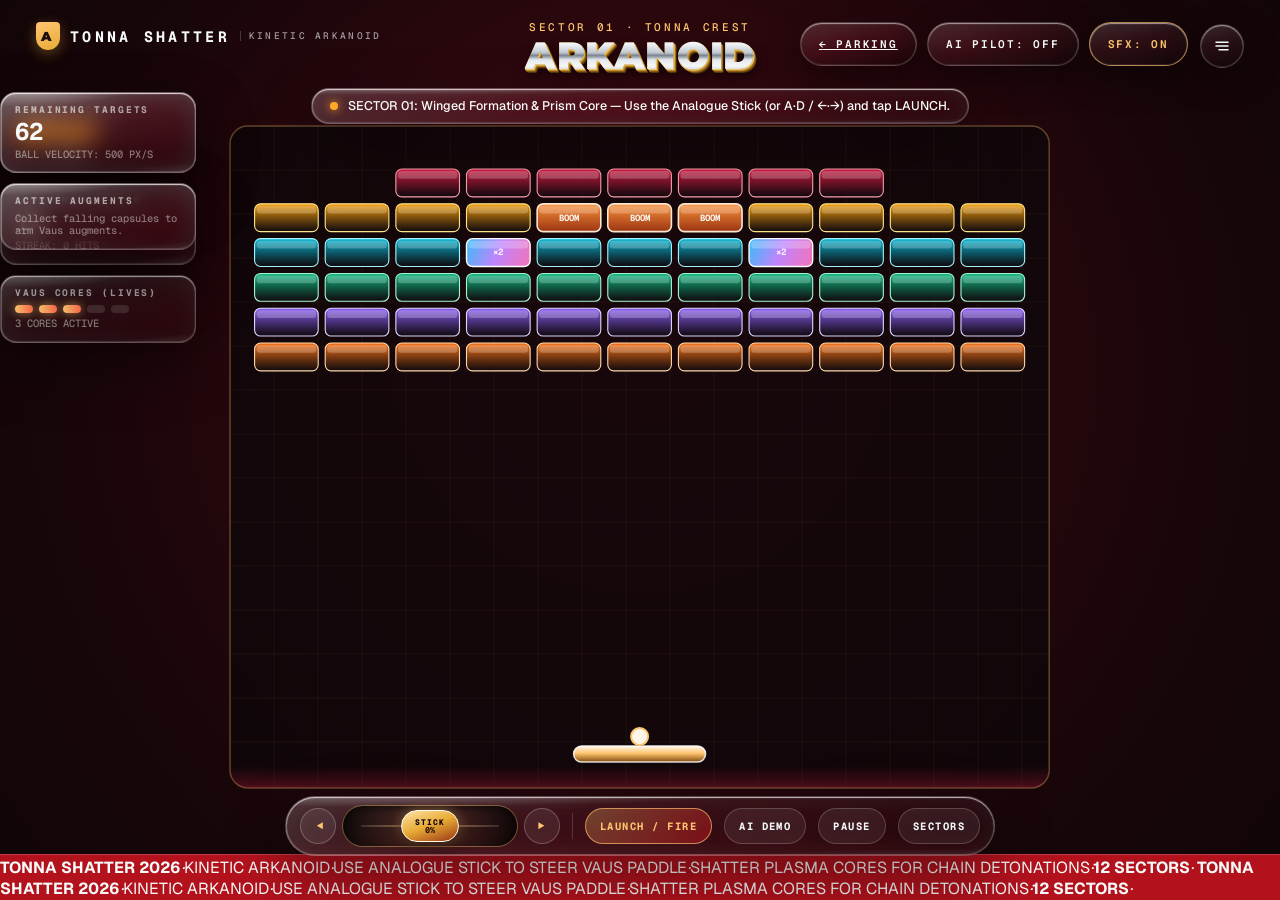
==== commit 6516f624: "feat: replace sensor hover with Analogue Stick control and rebrand Garuda to Tonna" ====
--- a/arkanoid.html
+++ b/arkanoid.html
@@ -3,14 +3,14 @@
 <head>
   <meta charset="UTF-8" />
   <meta name="viewport" content="width=device-width, initial-scale=1.0, maximum-scale=1.0, user-scalable=no" />
-  <title>Arkanoid: Garuda Shatter 2026 — Kinetic Brick Breaker</title>
+  <title>Arkanoid: Tonna Shatter 2026 — Kinetic Brick Breaker</title>
   <link rel="preconnect" href="https://fonts.googleapis.com" />
   <link rel="preconnect" href="https://fonts.gstatic.com" crossorigin />
   <link href="https://fonts.googleapis.com/css2?family=Barlow+Condensed:wght@600;700&family=Geist+Mono:wght@400;500;600;700&family=Geist:ital,wght@0,400;0,500;0,600;0,700;0,800;1,500;1,600&family=Lexend+Giga:wght@600&family=Montserrat:wght@900&display=swap" rel="stylesheet" />
   <link rel="stylesheet" href="./styles.css" />
   <style>
     /* ==========================================================================
-       ARKANOID: GARUDA SHATTER 2026 — SPATIAL HUD & KINETIC ARENA STYLES
+       ARKANOID: TONNA SHATTER 2026 — SPATIAL HUD & KINETIC ARENA STYLES
        ========================================================================== */
     #arkCanvas {
       width: 100%;
@@ -164,18 +164,125 @@
       font-size: 13px;
     }
 
-    /* Bottom Arkanoid action bar */
+    /* Bottom Arkanoid Analogue Control Deck */
     .ark-controls-bar {
       position: fixed;
-      bottom: calc(56px * var(--ui));
+      bottom: calc(44px * var(--ui));
       left: 50%;
       transform: translateX(-50%);
       z-index: 25;
       display: flex;
       align-items: center;
-      gap: 8px;
-      padding: 6px 10px;
+      gap: 12px;
+      padding: 8px 14px;
       border-radius: 999px;
+      user-select: none;
+    }
+
+    .ark-analogue-cluster {
+      display: flex;
+      align-items: center;
+      gap: 6px;
+    }
+
+    .ark-pad-dir {
+      width: 36px;
+      height: 36px;
+      border-radius: 50%;
+      border: 1px solid rgba(255, 255, 255, 0.22);
+      background: rgba(255, 255, 255, 0.08);
+      color: var(--gold-bright);
+      font: 700 12px/1 "Geist Mono", monospace;
+      cursor: pointer;
+      display: grid;
+      place-items: center;
+      touch-action: none;
+      transition: background 0.15s, transform 0.15s;
+    }
+
+    .ark-pad-dir:active,
+    .ark-pad-dir.active {
+      background: rgba(255, 197, 112, 0.28);
+      border-color: var(--gold-bright);
+      transform: scale(0.93);
+    }
+
+    .ark-stick-track {
+      position: relative;
+      width: 176px;
+      height: 42px;
+      border-radius: 999px;
+      background: radial-gradient(circle at 50% 50%, rgba(255, 197, 112, 0.12), rgba(8, 5, 6, 0.85));
+      border: 1.5px solid rgba(255, 197, 112, 0.42);
+      box-shadow: inset 0 2px 8px rgba(0, 0, 0, 0.65);
+      display: flex;
+      align-items: center;
+      justify-content: center;
+      cursor: grab;
+      touch-action: none;
+    }
+
+    .ark-stick-track.dragging {
+      cursor: grabbing;
+      border-color: var(--gold-bright);
+      box-shadow: inset 0 2px 8px rgba(0, 0, 0, 0.65), 0 0 16px rgba(255, 197, 112, 0.35);
+    }
+
+    .ark-stick-rail {
+      position: absolute;
+      left: 18px;
+      right: 18px;
+      height: 2px;
+      background: linear-gradient(90deg, rgba(255,255,255,0.12), rgba(255,197,112,0.5), rgba(255,255,255,0.12));
+      pointer-events: none;
+    }
+
+    .ark-stick-center-tick {
+      position: absolute;
+      width: 2px;
+      height: 14px;
+      background: rgba(255, 197, 112, 0.55);
+      pointer-events: none;
+    }
+
+    .ark-stick-knob {
+      position: relative;
+      z-index: 2;
+      width: 58px;
+      height: 32px;
+      border-radius: 999px;
+      background: linear-gradient(160deg, #ffe3a8 0%, #e8ab36 48%, #9a3412 100%);
+      border: 1.5px solid #fffbeb;
+      box-shadow: 0 4px 12px rgba(0, 0, 0, 0.55), 0 0 12px rgba(255, 197, 112, 0.45);
+      display: flex;
+      flex-direction: column;
+      align-items: center;
+      justify-content: center;
+      transform: translateX(calc(var(--stick-norm, 0) * 54px));
+      transition: transform 0.14s cubic-bezier(0.25, 1.35, 0.5, 1);
+      pointer-events: none;
+    }
+
+    .ark-stick-track.dragging .ark-stick-knob {
+      transition: none;
+    }
+
+    .ark-stick-knob span {
+      font: 800 8px/1 "Geist Mono", monospace;
+      letter-spacing: 0.12em;
+      color: #180609;
+    }
+
+    .ark-stick-knob small {
+      font: 700 8.5px/1 "Geist Mono", monospace;
+      color: #2e1005;
+      font-variant-numeric: tabular-nums;
+    }
+
+    .ark-deck-sep {
+      width: 1px;
+      height: 26px;
+      background: rgba(255, 255, 255, 0.16);
     }
 
     .ark-act-btn {
@@ -270,13 +377,32 @@
         top: 102px !important;
       }
       .ark-controls-bar {
-        bottom: 10px;
-        gap: 4px;
-        padding: 5px 6px;
-        max-width: calc(100vw - 12px);
+        bottom: 8px;
+        gap: 6px;
+        padding: 6px 8px;
+        max-width: calc(100vw - 10px);
+        flex-wrap: wrap;
+        justify-content: center;
+        border-radius: 20px;
+      }
+      .ark-stick-track {
+        width: 138px;
+        height: 36px;
+      }
+      .ark-stick-knob {
+        width: 48px;
+        height: 28px;
+        transform: translateX(calc(var(--stick-norm, 0) * 41px));
+      }
+      .ark-pad-dir {
+        width: 32px;
+        height: 32px;
+      }
+      .ark-deck-sep {
+        display: none;
       }
       .ark-act-btn {
-        height: 32px;
+        height: 30px;
         padding: 0 8px;
         font-size: 9px;
         letter-spacing: 0.08em;
@@ -289,7 +415,7 @@
   <!-- ====================================================================
        1. FULL-VIEWPORT KINETIC ARKANOID CANVAS (#app)
        ==================================================================== -->
-  <main id="app" aria-label="Arkanoid: Garuda Shatter 2026 Arena">
+  <main id="app" aria-label="Arkanoid: Tonna Shatter 2026 Arena">
     <canvas id="arkCanvas"></canvas>
   </main>
 
@@ -299,12 +425,12 @@
   <header class="top">
     <a class="logo" href="./index.html" title="Return to Parking Academy">
       <span class="logo-shield" aria-hidden="true">A</span>
-      <span>GARUDA SHATTER</span>
+      <span>TONNA SHATTER</span>
       <small>KINETIC ARKANOID</small>
     </a>
 
     <div class="brand">
-      <p class="brand-kicker" id="arkSectorKicker">SECTOR 01 · GARUDA CREST</p>
+      <p class="brand-kicker" id="arkSectorKicker">SECTOR 01 · TONNA CREST</p>
       <div class="champs" aria-label="ARKANOID">
         <span class="ch-gold" aria-hidden="true">ARKANOID</span>
         <span class="ch-face">ARKANOID</span>
@@ -337,7 +463,7 @@
   <!-- Live Tactical Status Pill -->
   <div id="coachCue" class="coach-cue glass-panel" role="status" aria-live="polite">
     <span class="cue-dot"></span>
-    <span id="arkCueText">Move Vaus paddle with Mouse / Touch / A·D and press SPACE or Tap LAUNCH to release the plasma core.</span>
+    <span id="arkCueText">Drag the bottom Analogue Stick (or press A·D / ←·→) to steer Vaus, and tap LAUNCH to fire.</span>
   </div>
 
   <!-- ====================================================================
@@ -356,7 +482,7 @@
   </button>
 
   <nav id="mainMenu" class="mn-panel espresso-card" aria-label="Arkanoid Menu">
-    <p class="mn-k" style="--i:0">GARUDA SHATTER · ARKANOID 2026</p>
+    <p class="mn-k" style="--i:0">TONNA SHATTER · ARKANOID 2026</p>
     <div class="mn-list">
       <button type="button" class="mn-go" style="--i:1" commandfor="arkStagesModal" command="show-modal">
         <span class="mn-num">01</span>
@@ -387,8 +513,8 @@
     <div class="mn-rule" style="--i:5"></div>
     <p class="mn-k" style="--i:6">CONTROLS &amp; AMBIENCE</p>
     <p class="mn-controls-hint" style="--i:7">
-      <b>MOUSE / TOUCH</b> Slide Vaus Paddle<br/>
-      <b>A D / ← →</b> Deflect &nbsp;·&nbsp; <b>SPACE / CLICK</b> Launch &amp; Laser
+      <b>ANALOGUE STICK</b> Drag Left / Right<br/>
+      <b>A D / ← →</b> Steer &nbsp;·&nbsp; <b>SPACE / LAUNCH</b> Fire
     </p>
     <div class="mn-actions" style="--i:8">
       <button type="button" class="mn-chip" id="menuAmbBtn">DAY / NIGHT ARENA</button>
@@ -439,7 +565,7 @@
        ==================================================================== -->
   <div id="arkBanner" class="ark-overlay-banner espresso-card" role="dialog" aria-live="assertive" aria-labelledby="arkBannerTitle">
     <p class="ark-overlay-kicker" id="arkBannerKicker">SECTOR CLEARED</p>
-    <h2 class="ark-overlay-title" id="arkBannerTitle">GARUDA CREST SHATTERED</h2>
+    <h2 class="ark-overlay-title" id="arkBannerTitle">TONNA CREST SHATTERED</h2>
     <p class="ark-overlay-sub" id="arkBannerSub">Score Bonus +1,500 · Ready for next kinetic sector.</p>
     <div class="ark-overlay-actions">
       <button type="button" class="sh-cta" id="arkBannerPrimaryBtn" style="padding:0 22px;min-height:42px">NEXT SECTOR →</button>
@@ -448,21 +574,43 @@
   </div>
 
   <!-- ====================================================================
-       6. BOTTOM ACTION DOCK & BROADCAST MARQUEE
-       ==================================================================== -->
-  <div class="ark-controls-bar glass-panel" role="toolbar" aria-label="Arkanoid Action Controls">
-    <button type="button" class="ark-act-btn" id="btnPrevSector" title="Previous Sector">◀</button>
+       6. BOTTOM ANALOGUE CONTROL DECK & BROADCAST MARQUEE
+       ==================================================================== -->
+  <div class="ark-controls-bar glass-panel" role="toolbar" aria-label="Arkanoid Analogue Control Deck">
+    <div class="ark-analogue-cluster">
+      <button type="button" class="ark-pad-dir" id="btnPadLeft" aria-label="Steer Paddle Left">◀</button>
+      <div
+        id="arkStickTrack"
+        class="ark-stick-track"
+        role="slider"
+        tabindex="0"
+        aria-label="Vaus Paddle Analogue Stick"
+        aria-valuemin="-100"
+        aria-valuemax="100"
+        aria-valuenow="0"
+      >
+        <div class="ark-stick-rail" aria-hidden="true"></div>
+        <div class="ark-stick-center-tick" aria-hidden="true"></div>
+        <div id="arkStickKnob" class="ark-stick-knob">
+          <span>STICK</span>
+          <small id="arkStickReadout">0%</small>
+        </div>
+      </div>
+      <button type="button" class="ark-pad-dir" id="btnPadRight" aria-label="Steer Paddle Right">▶</button>
+    </div>
+
+    <div class="ark-deck-sep" aria-hidden="true"></div>
+
     <button type="button" class="ark-act-btn primary" id="btnLaunchBall">LAUNCH / FIRE</button>
     <button type="button" class="ark-act-btn" id="btnAiQuick">AI DEMO</button>
     <button type="button" class="ark-act-btn" id="btnPauseGame">PAUSE</button>
     <button type="button" class="ark-act-btn" commandfor="arkStagesModal" command="show-modal">SECTORS</button>
-    <button type="button" class="ark-act-btn" id="btnNextSector" title="Next Sector">▶</button>
   </div>
 
   <footer class="marquee" aria-hidden="true">
     <div class="mq-track">
-      <span><b>GARUDA SHATTER 2026</b><i>·</i>KINETIC ARKANOID<i>·</i>DEFLECT AT PADDLE EDGES FOR SHARP ANGLES<i>·</i>SHATTER PLASMA CORES FOR CHAIN DETONATIONS<i>·</i><b>12 SECTORS</b><i>·</i></span>
-      <span><b>GARUDA SHATTER 2026</b><i>·</i>KINETIC ARKANOID<i>·</i>DEFLECT AT PADDLE EDGES FOR SHARP ANGLES<i>·</i>SHATTER PLASMA CORES FOR CHAIN DETONATIONS<i>·</i><b>12 SECTORS</b><i>·</i></span>
+      <span><b>TONNA SHATTER 2026</b><i>·</i>KINETIC ARKANOID<i>·</i>USE ANALOGUE STICK TO STEER VAUS PADDLE<i>·</i>SHATTER PLASMA CORES FOR CHAIN DETONATIONS<i>·</i><b>12 SECTORS</b><i>·</i></span>
+      <span><b>TONNA SHATTER 2026</b><i>·</i>KINETIC ARKANOID<i>·</i>USE ANALOGUE STICK TO STEER VAUS PADDLE<i>·</i>SHATTER PLASMA CORES FOR CHAIN DETONATIONS<i>·</i><b>12 SECTORS</b><i>·</i></span>
     </div>
   </footer>
 
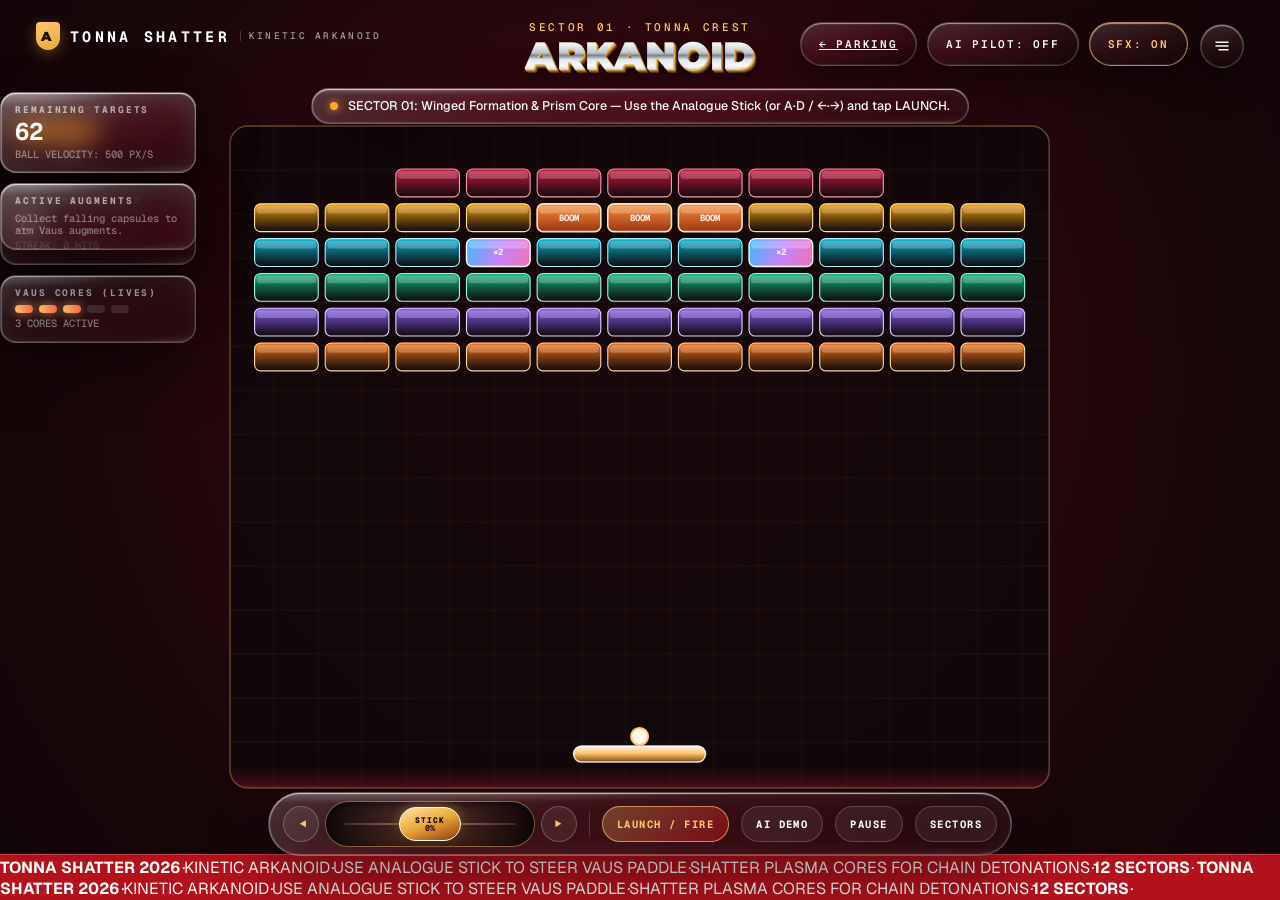
==== commit c6c60049: "perf: smooth analogue controller physics and GPU compositing" ====
--- a/arkanoid.html
+++ b/arkanoid.html
@@ -208,12 +208,13 @@
     }
 
     .ark-stick-track {
+      --stick-travel: 68px;
       position: relative;
-      width: 176px;
-      height: 42px;
+      width: 210px;
+      height: 46px;
       border-radius: 999px;
-      background: radial-gradient(circle at 50% 50%, rgba(255, 197, 112, 0.12), rgba(8, 5, 6, 0.85));
-      border: 1.5px solid rgba(255, 197, 112, 0.42);
+      background: radial-gradient(circle at 50% 50%, rgba(255, 197, 112, 0.14), rgba(8, 5, 6, 0.88));
+      border: 1.5px solid rgba(255, 197, 112, 0.45);
       box-shadow: inset 0 2px 8px rgba(0, 0, 0, 0.65);
       display: flex;
       align-items: center;
@@ -248,8 +249,8 @@
     .ark-stick-knob {
       position: relative;
       z-index: 2;
-      width: 58px;
-      height: 32px;
+      width: 62px;
+      height: 34px;
       border-radius: 999px;
       background: linear-gradient(160deg, #ffe3a8 0%, #e8ab36 48%, #9a3412 100%);
       border: 1.5px solid #fffbeb;
@@ -258,8 +259,9 @@
       flex-direction: column;
       align-items: center;
       justify-content: center;
-      transform: translateX(calc(var(--stick-norm, 0) * 54px));
-      transition: transform 0.14s cubic-bezier(0.25, 1.35, 0.5, 1);
+      will-change: transform;
+      transform: translate3d(calc(var(--stick-norm, 0) * var(--stick-travel, 68px)), 0, 0);
+      transition: transform 0.16s cubic-bezier(0.22, 1, 0.36, 1);
       pointer-events: none;
     }
 
@@ -386,13 +388,13 @@
         border-radius: 20px;
       }
       .ark-stick-track {
-        width: 138px;
-        height: 36px;
+        --stick-travel: 46px;
+        width: 152px;
+        height: 38px;
       }
       .ark-stick-knob {
-        width: 48px;
+        width: 50px;
         height: 28px;
-        transform: translateX(calc(var(--stick-norm, 0) * 41px));
       }
       .ark-pad-dir {
         width: 32px;
